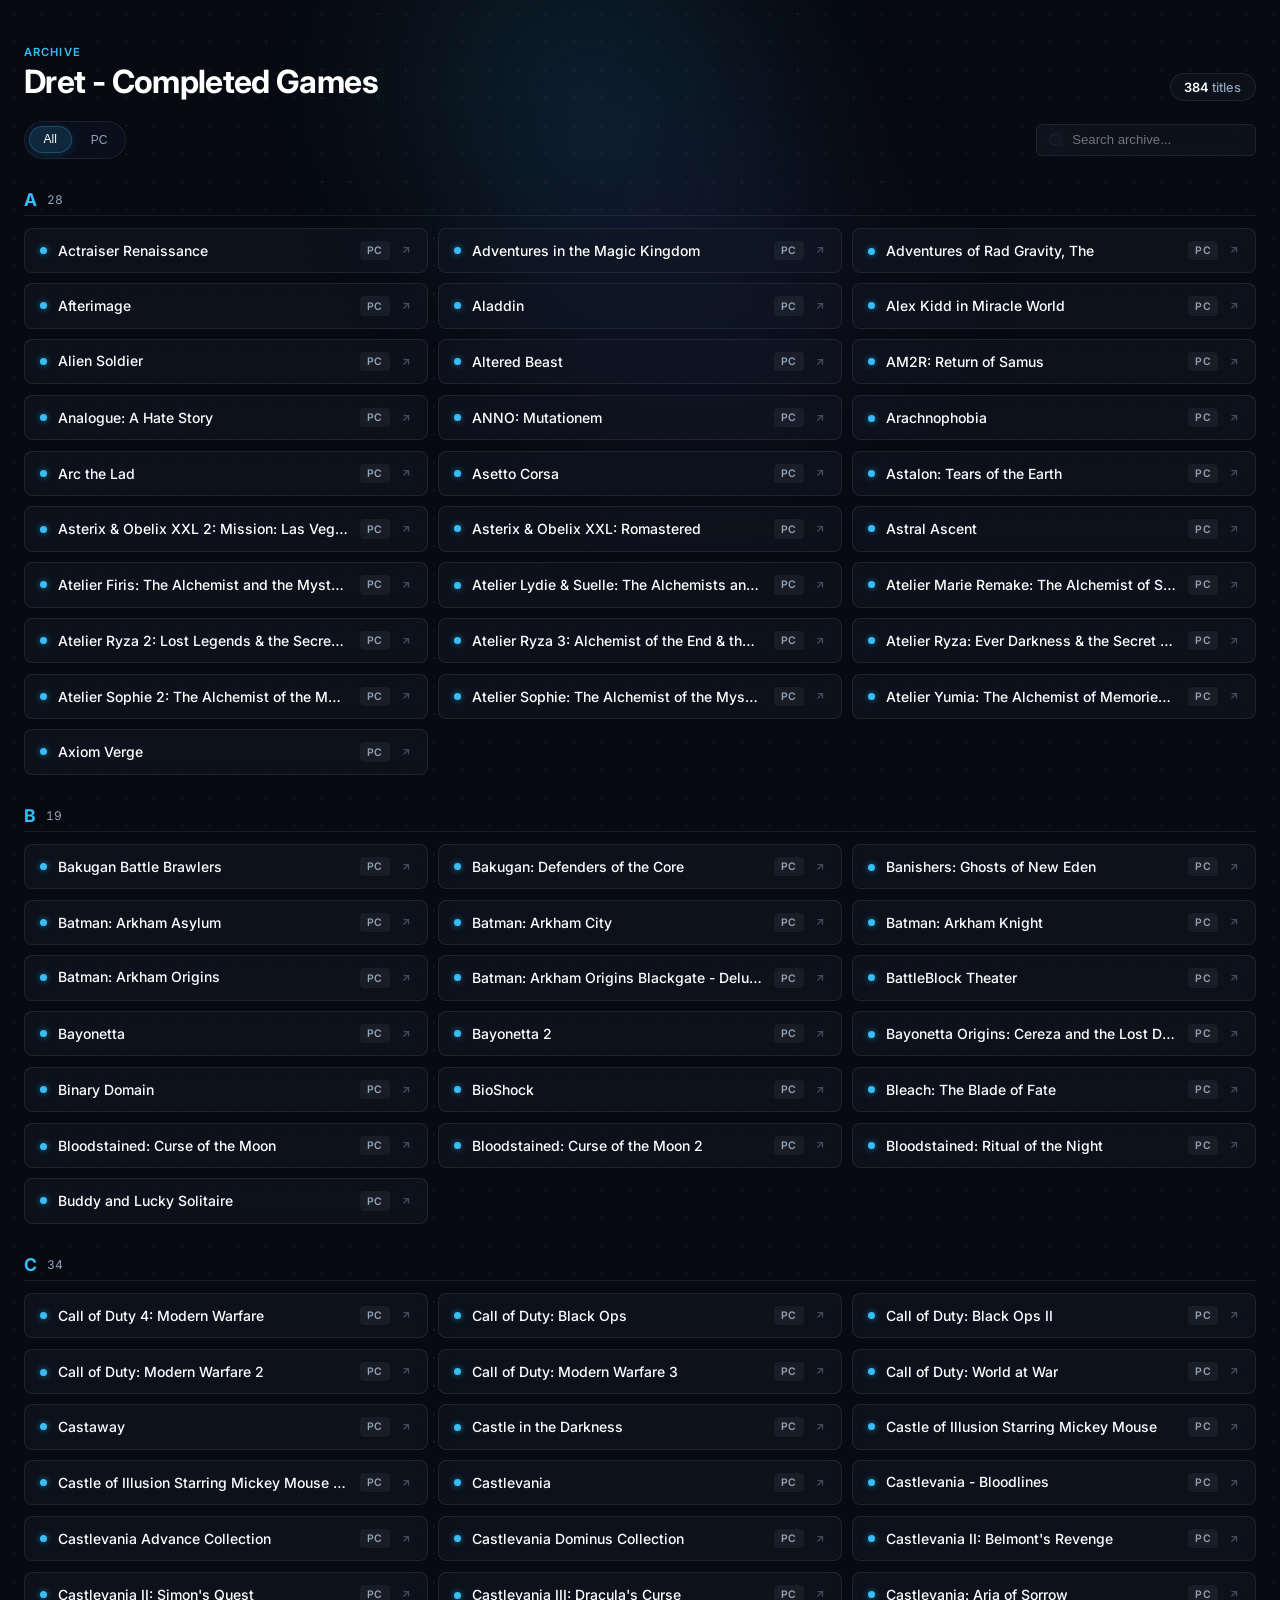
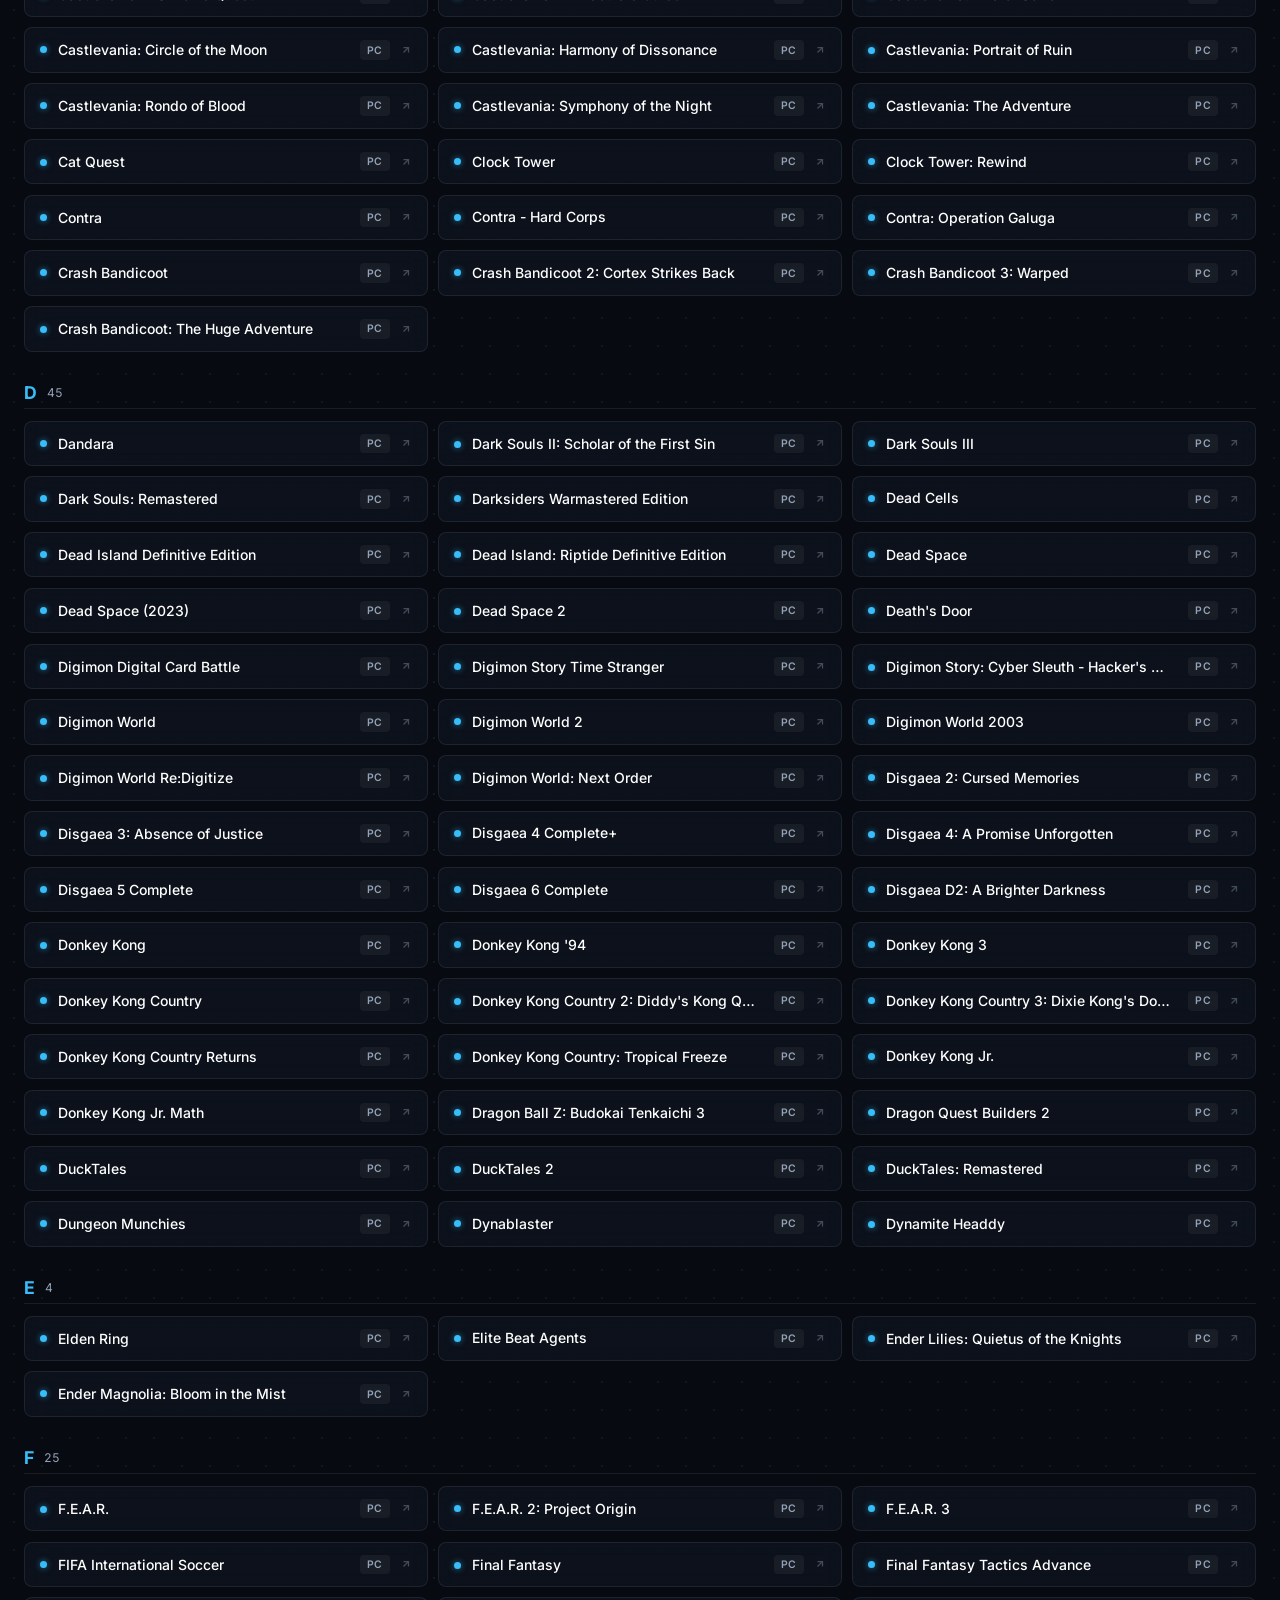
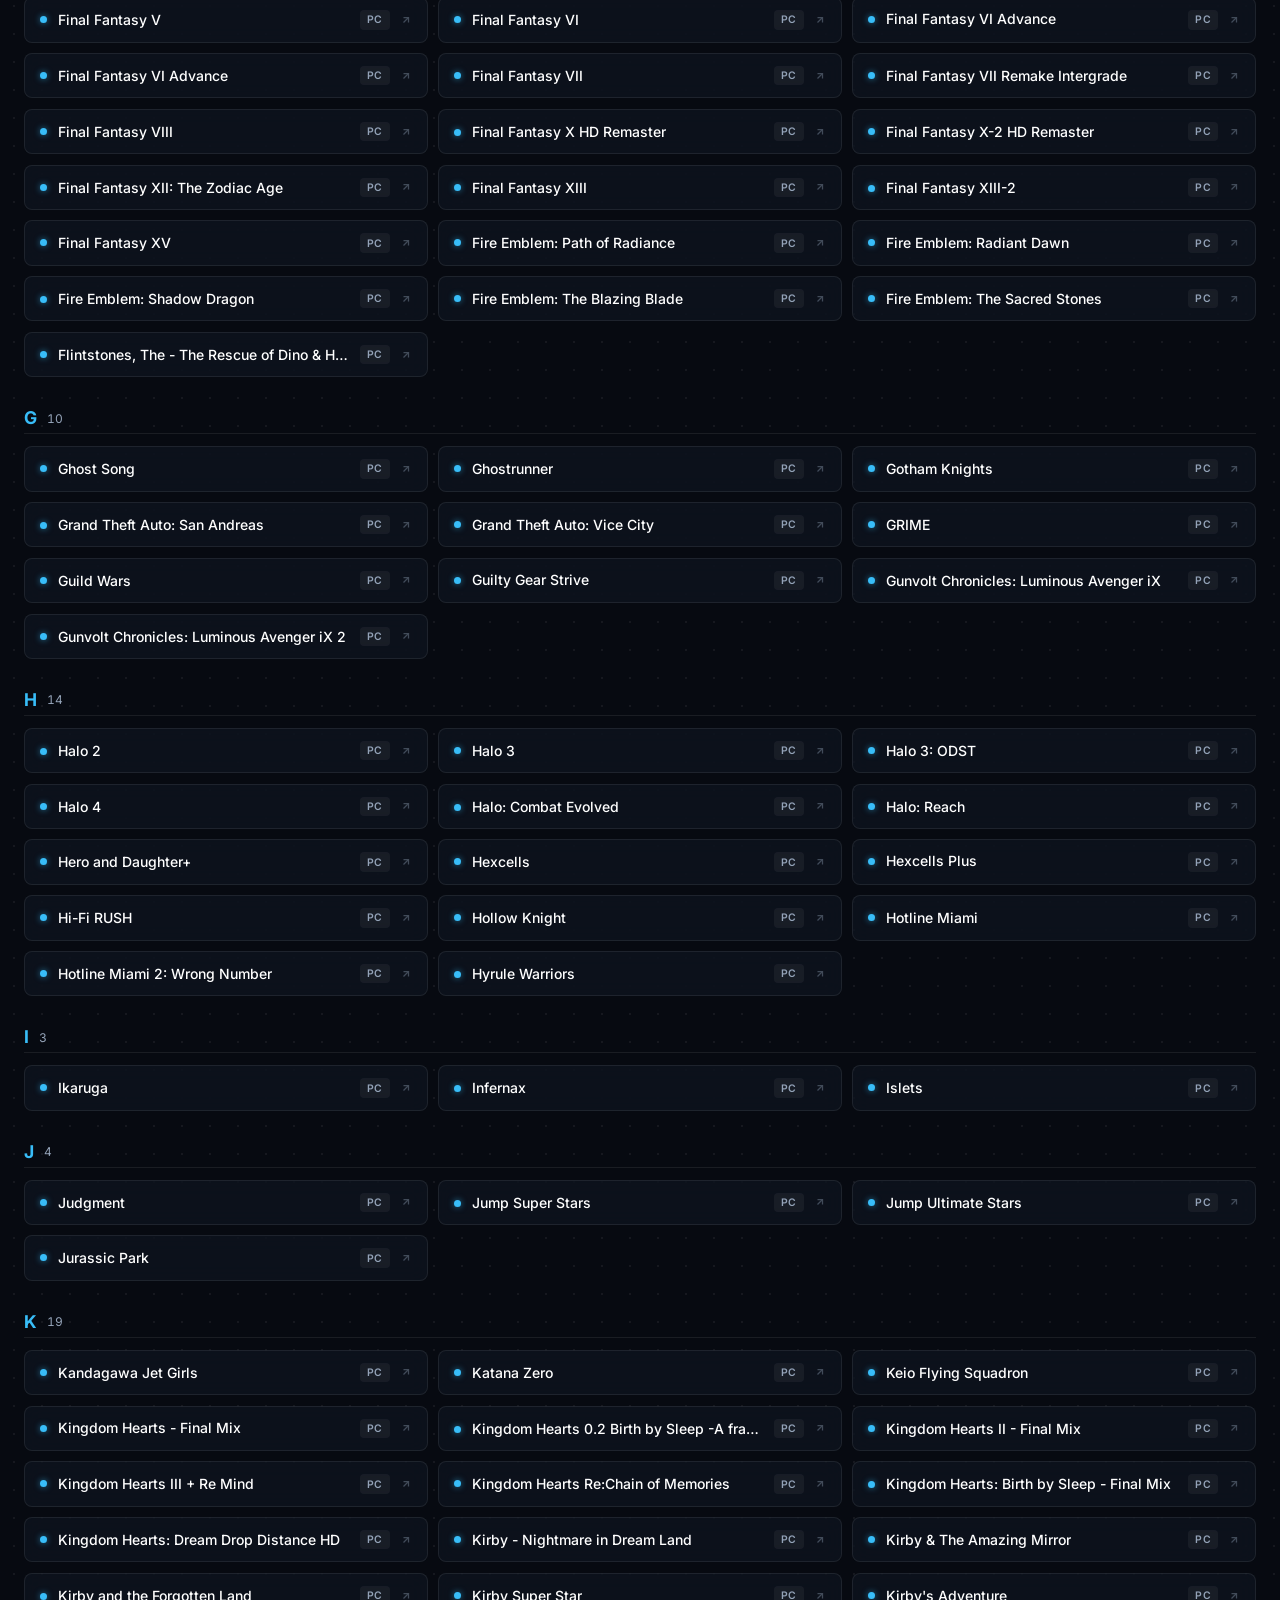
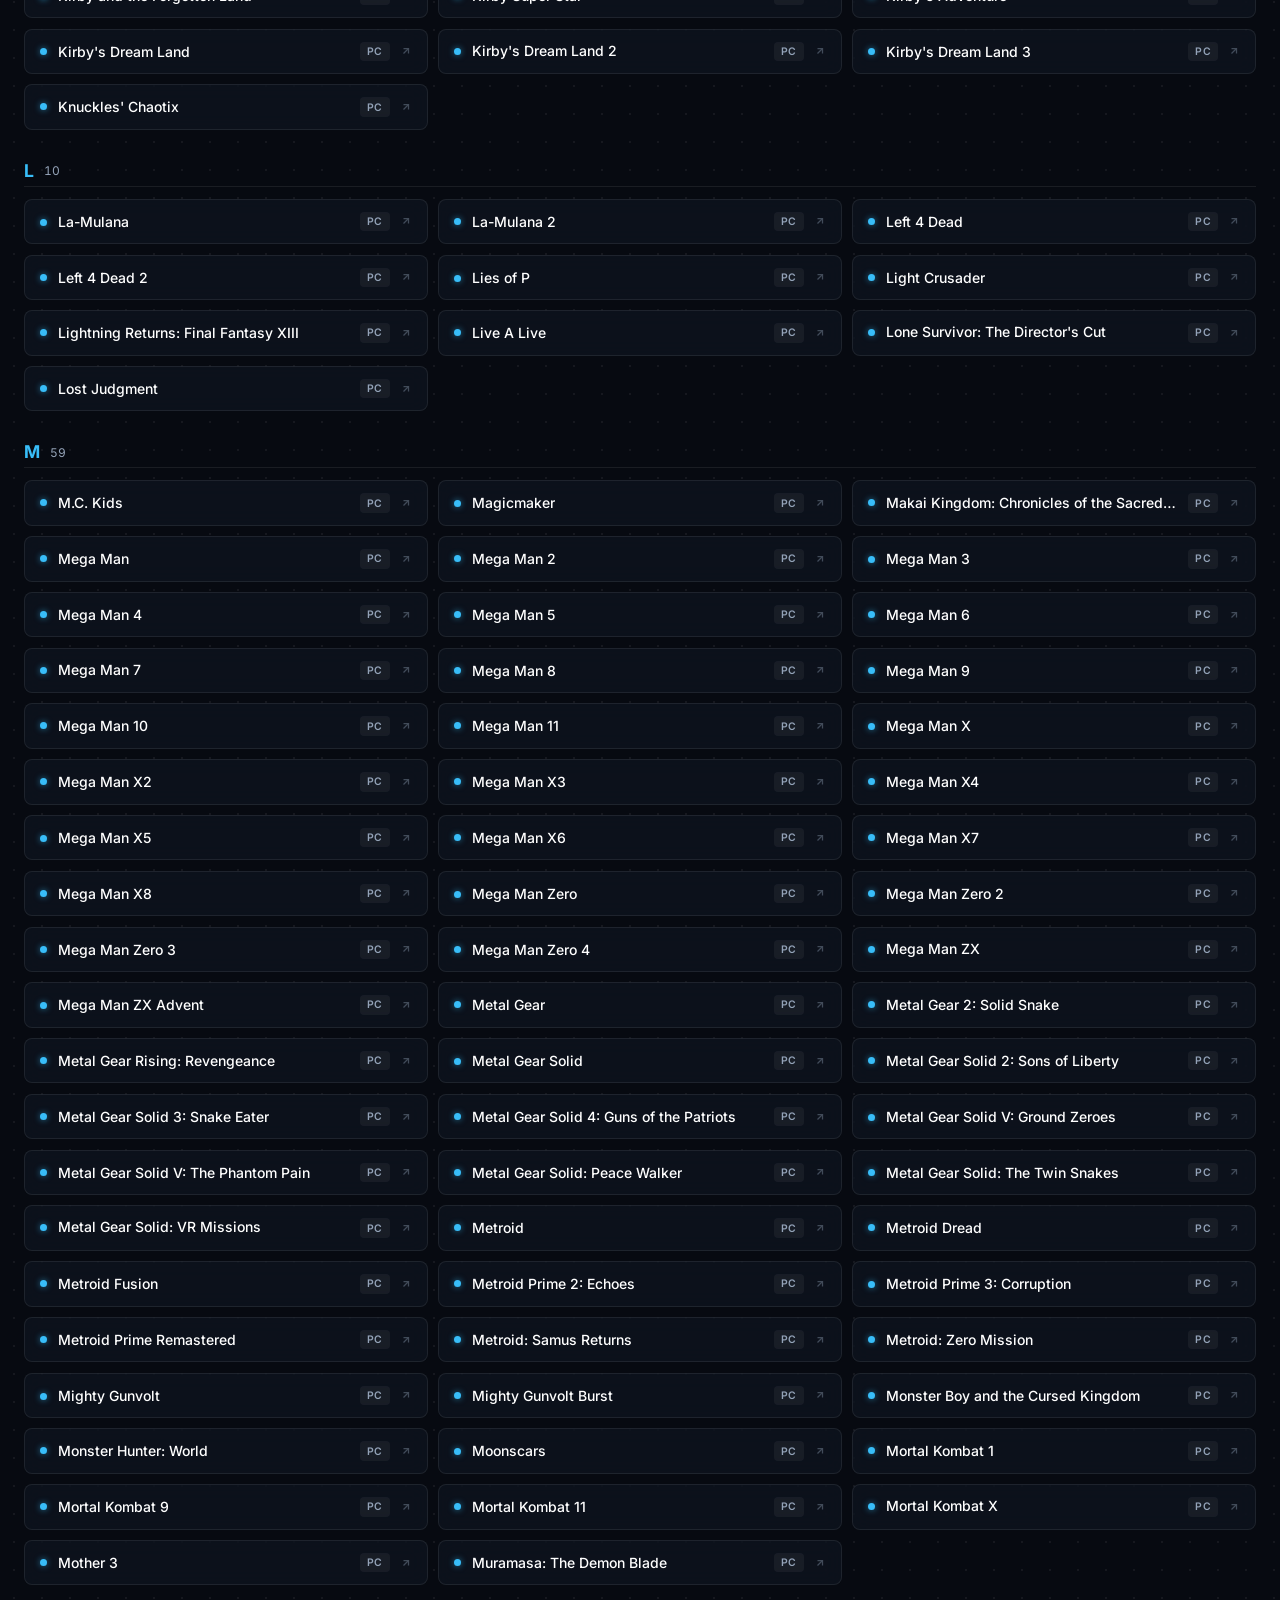
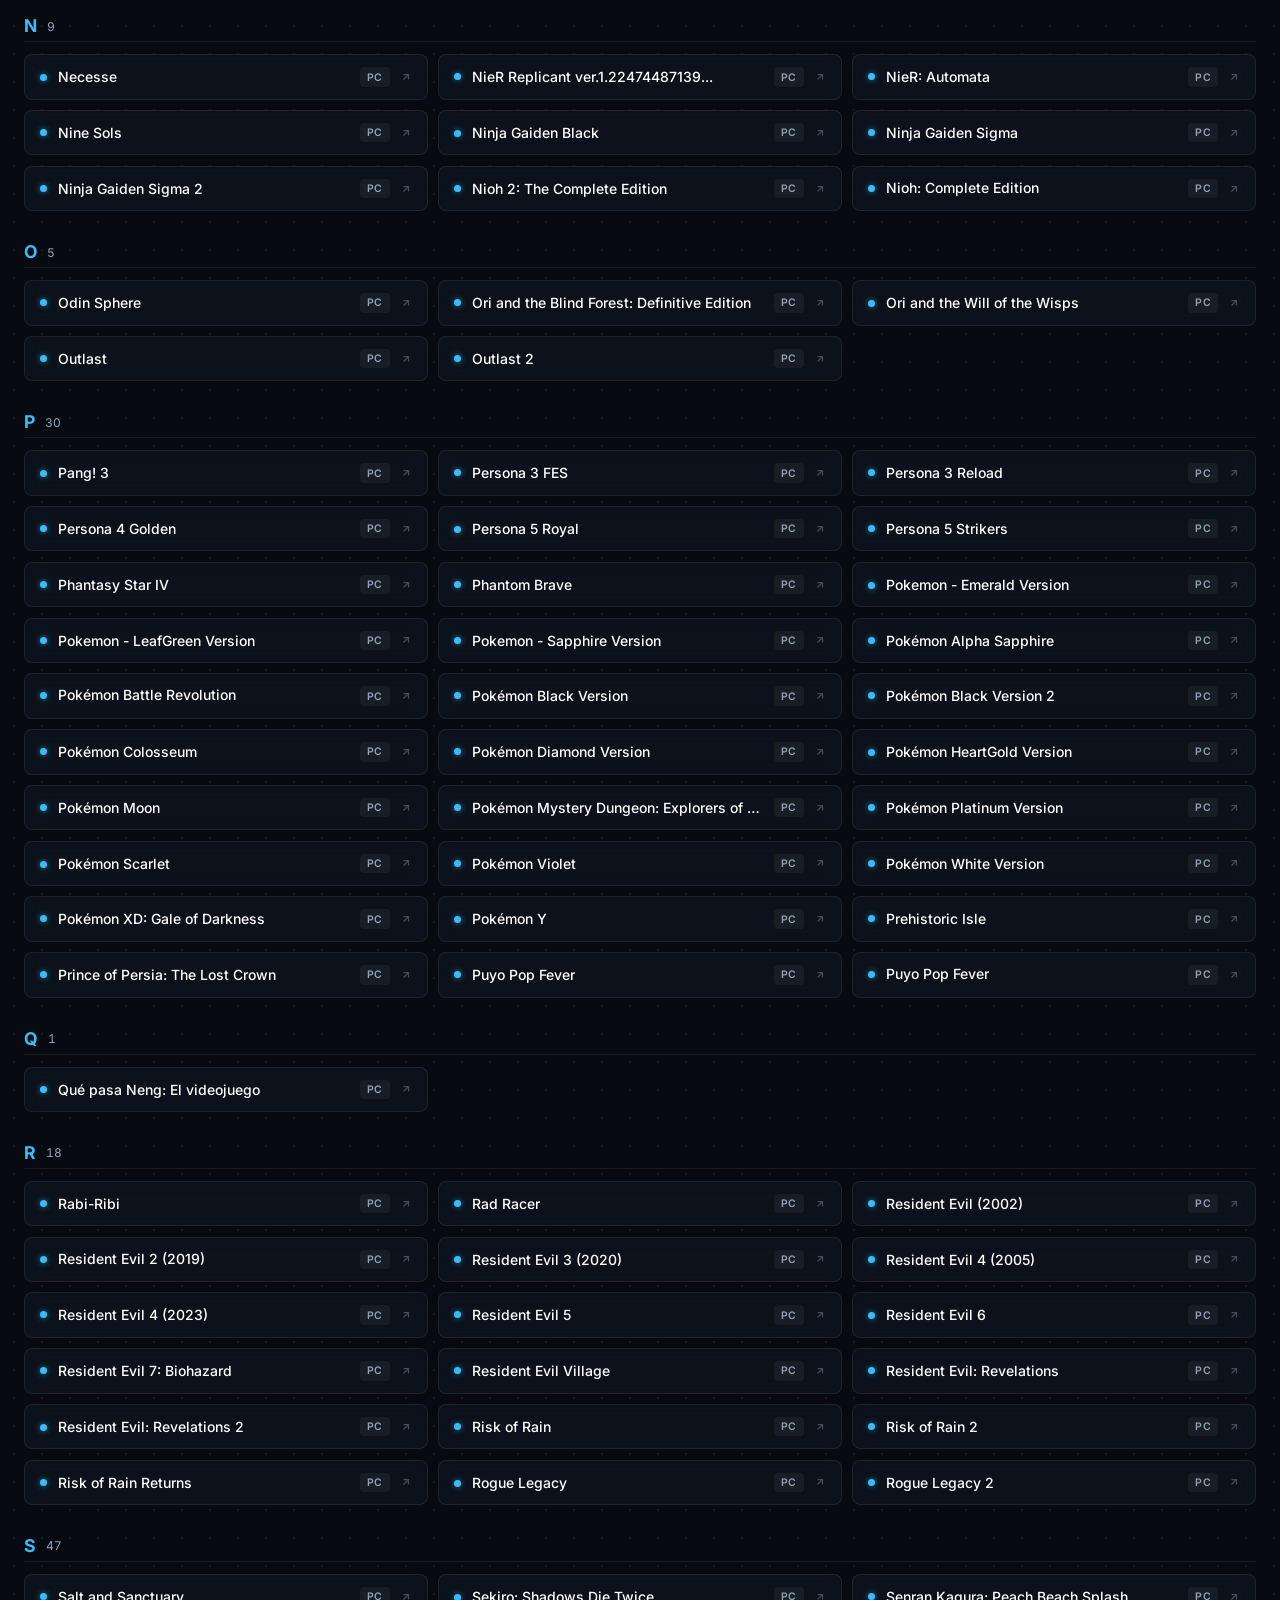
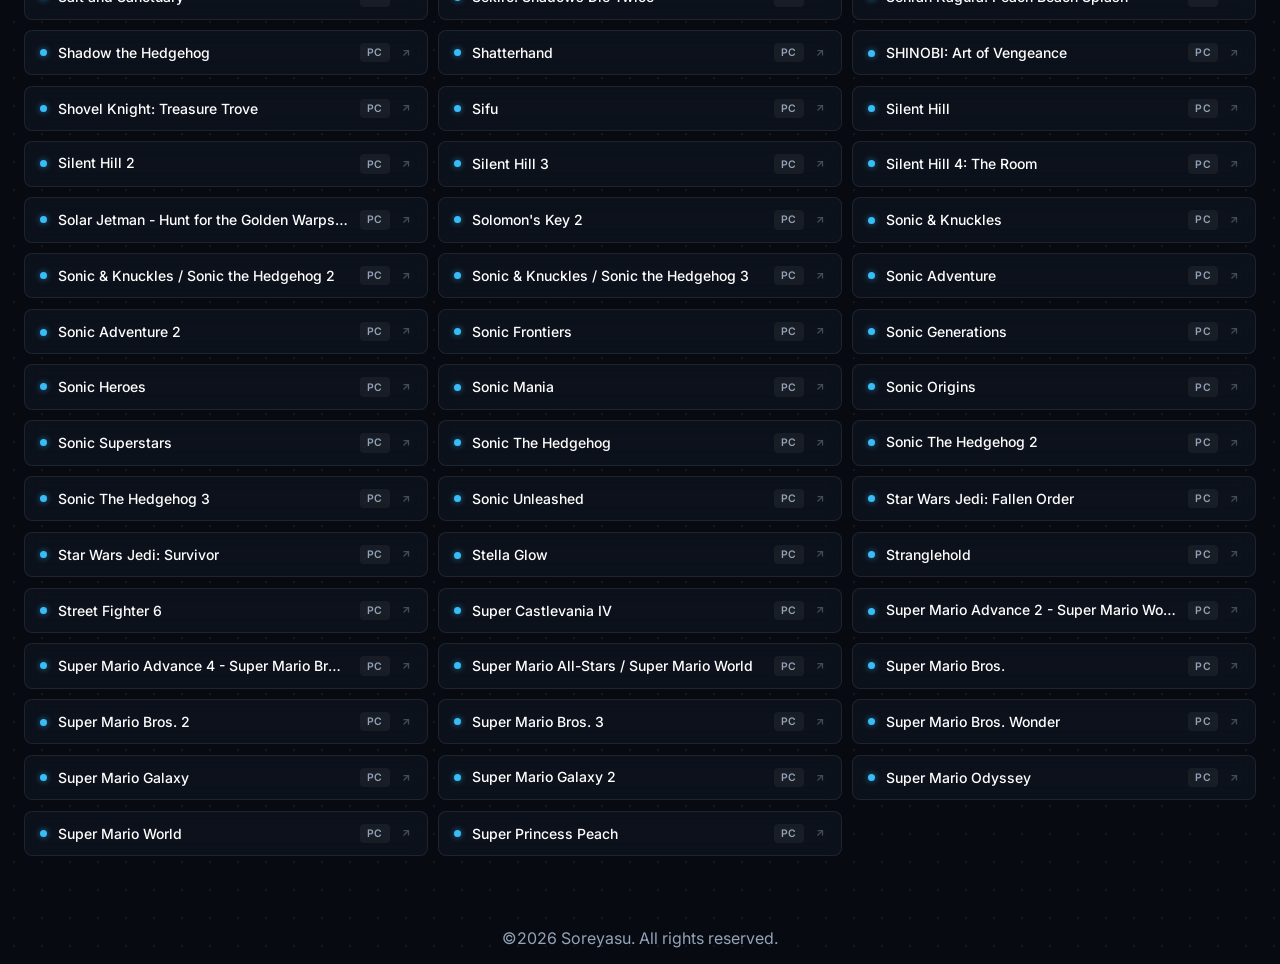
==== pages/dret.html @ df0789a6 "Add files via upload" ====
<!DOCTYPE html>
<html lang="en">
<head>
  <meta charset="UTF-8">
  <title>DRET - Completed Games</title>
  <meta name="viewport" content="width=device-width, initial-scale=1.0">
  <link rel="preconnect" href="https://fonts.googleapis.com">
  <link rel="preconnect" href="https://fonts.gstatic.com" crossorigin>
  <link href="https://fonts.googleapis.com/css2?family=Inter:wght@400;500;600;700&display=swap" rel="stylesheet">
  <link rel="stylesheet" href="/css/style.css">
</head>
<body>

  <div class="glow-bg"></div>

  <div class="app-container">
    <header>
      <div class="header-main">
        <div>
          <span class="sub-badge">Archive</span>
          <h1>Dret - Completed Games</h1>
        </div>
        <div class="counter-badge">
          <span id="count">0</span> titles
        </div>
      </div>

      <div class="filter-bar">
        <nav class="platform-pills" id="platform-tabs">
          <button class="pill active" data-platform="ALL">All</button>
        </nav>

        <div class="controls">
          <div class="search-wrap">
            <svg width="16" height="16" viewBox="0 0 24 24" fill="none" stroke="currentColor" stroke-width="2"><circle cx="11" cy="11" r="8"/><path d="m21 21-4.3-4.3"/></svg>
            <input type="text" id="search" placeholder="Search archive...">
          </div>
          <!--<select id="year-filter">
            <option value="ALL">All Years</option>
          </select> -->
        </div>
      </div>
    </header>

    <main class="grid" id="game-grid"></main>
  </div>
  <footer>©2026 Soreyasu. All rights reserved.</footer>
  <script src="/scripts/script.js"></script>
</body>
</html>
---- css/style.css ----
:root {
  --bg: #070a11;
  --surface: rgba(18, 24, 38, 0.55);
  --surface-hover: rgba(30, 41, 64, 0.75);
  --border: rgba(255, 255, 255, 0.08);
  --border-focus: rgba(56, 189, 248, 0.35);
  --text: #f1f5f9;
  --text-muted: #94a3b8;
  --accent: #38bdf8;
  
  /* Platform accent dot colors */
  --xbox: #107c41;
  --playstation: #00439c;
  --nintendo: #e60012;
  --pc: #38bdf8;
}

* {
  box-sizing: border-box;
  margin: 0;
  padding: 0;
}

body {
  background-color: var(--bg);
  background-image: radial-gradient(rgba(255, 255, 255, 0.06) 1px, transparent 1px);
  background-size: 28px 28px;
  color: var(--text);
  font-family: 'Inter', -apple-system, BlinkMacSystemFont, "Segoe UI", Roboto, sans-serif;
  min-height: 100vh;
  position: relative;
  overflow-x: hidden;
  -webkit-font-smoothing: antialiased;
}
footer {
  text-align: center;
  font-size: 1rem;
  color: var(--text-muted);
  margin-top: 2rem;
  padding-bottom: 1rem;
}

.glow-bg {
  position: fixed;
  top: -160px;
  left: 20%;
  width: 650px;
  height: 500px;
  background: radial-gradient(circle, rgba(56, 189, 248, 0.12) 0%, rgba(7, 10, 17, 0) 70%);
  filter: blur(40px);
  pointer-events: none;
  z-index: 0;
}

.glow-bg::after {
  content: '';
  position: fixed;
  top: 35%;
  right: -10%;
  width: 550px;
  height: 550px;
  background: radial-gradient(circle, rgba(99, 102, 241, 0.09) 0%, rgba(7, 10, 17, 0) 70%);
  filter: blur(50px);
  pointer-events: none;
}

.app-container {
  max-width: 1440px;
  margin: 0 auto;
  padding: 2.5rem 1.5rem;
  position: relative;
  z-index: 1;
}

header {
  margin-bottom: 2rem;
  display: flex;
  flex-direction: column;
  gap: 1.25rem;
}

.header-main {
  display: flex;
  justify-content: space-between;
  align-items: flex-end;
}

.sub-badge {
  font-size: 0.7rem;
  font-weight: 600;
  letter-spacing: 0.1em;
  text-transform: uppercase;
  color: var(--accent);
}

h1 {
  font-size: 2rem;
  font-weight: 700;
  letter-spacing: -0.02em;
  color: #fff;
  margin-top: 0.15rem;
}

.counter-badge {
  background: var(--surface);
  backdrop-filter: blur(12px);
  -webkit-backdrop-filter: blur(12px);
  border: 1px solid var(--border);
  padding: 0.35rem 0.85rem;
  border-radius: 9999px;
  font-size: 0.8rem;
  font-weight: 500;
  color: var(--text-muted);
}

.counter-badge span {
  color: #fff;
  font-weight: 600;
}

.filter-bar {
  display: flex;
  flex-wrap: wrap;
  justify-content: space-between;
  align-items: center;
  gap: 0.75rem;
}

.platform-pills {
  display: flex;
  flex-wrap: wrap;
  gap: 0.35rem;
  background: rgba(15, 23, 42, 0.45);
  backdrop-filter: blur(12px);
  -webkit-backdrop-filter: blur(12px);
  padding: 0.25rem;
  border-radius: 9999px;
  border: 1px solid var(--border);
}

.pill {
  background: transparent;
  border: none;
  color: var(--text-muted);
  padding: 0.35rem 0.85rem;
  border-radius: 9999px;
  font-size: 0.75rem;
  font-weight: 500;
  cursor: pointer;
  transition: all 0.18s ease;
}

.pill:hover {
  color: #fff;
}

.pill.active {
  background: rgba(56, 189, 248, 0.15);
  color: #fff;
  border: 1px solid rgba(56, 189, 248, 0.25);
  box-shadow: 0 2px 10px rgba(56, 189, 248, 0.15);
}

.controls {
  display: flex;
  align-items: center;
}

.search-wrap {
  position: relative;
  display: flex;
  align-items: center;
}

.search-wrap svg {
  position: absolute;
  left: 0.75rem;
  color: var(--text-muted);
  pointer-events: none;
}

#search {
  background: var(--surface);
  backdrop-filter: blur(10px);
  -webkit-backdrop-filter: blur(10px);
  border: 1px solid var(--border);
  color: #fff;
  padding: 0.45rem 0.75rem 0.45rem 2.2rem;
  border-radius: 6px;
  font-size: 0.825rem;
  outline: none;
  width: 220px;
  transition: all 0.2s ease;
}

#search:focus {
  border-color: var(--border-focus);
  background: rgba(30, 41, 64, 0.8);
  width: 260px;
  box-shadow: 0 0 12px rgba(56, 189, 248, 0.1);
}

.grid {
  display: flex;
  flex-direction: column;
  gap: 2rem;
}

.alphabet-section {
  display: flex;
  flex-direction: column;
  gap: 0.75rem;
}

.section-header {
  display: flex;
  align-items: center;
  gap: 0.6rem;
  padding-bottom: 0.4rem;
  border-bottom: 1px solid rgba(255, 255, 255, 0.08);
}

.section-letter {
  font-size: 1.1rem;
  font-weight: 700;
  color: var(--accent);
  line-height: 1;
}

.section-count {
  font-size: 0.75rem;
  color: var(--text-muted);
  font-variant-numeric: tabular-nums;
}

.section-grid {
  display: grid;
  grid-template-columns: repeat(3, minmax(0, 1fr));
  gap: 0.65rem;
}

.card {
  background: var(--surface);
  backdrop-filter: blur(10px);
  -webkit-backdrop-filter: blur(10px);
  border: 1px solid var(--border);
  border-radius: 8px;
  text-decoration: none;
  color: inherit;
  cursor: pointer;
  display: flex;
  align-items: center;
  justify-content: space-between;
  padding: 0.75rem 0.95rem;
  gap: 0.75rem;
  transition: transform 0.15s ease, 
              border-color 0.15s ease, 
              background-color 0.15s ease,
              box-shadow 0.15s ease;
}

.card:hover {
  transform: translateY(-2px);
  background: var(--surface-hover);
  border-color: var(--border-focus);
  box-shadow: 0 6px 16px -4px rgba(0, 0, 0, 0.5), 0 0 10px rgba(56, 189, 248, 0.08);
}

.card-left {
  display: flex;
  align-items: center;
  gap: 0.65rem;
  min-width: 0;
}

.platform-indicator {
  width: 7px;
  height: 7px;
  min-width: 7px;
  border-radius: 50%;
  background: var(--accent);
}

.platform-indicator.xbox { background: var(--xbox); box-shadow: 0 0 6px rgba(16, 124, 65, 0.6); }
.platform-indicator.playstation { background: var(--playstation); box-shadow: 0 0 6px rgba(0, 67, 156, 0.6); }
.platform-indicator.nintendo { background: var(--nintendo); box-shadow: 0 0 6px rgba(230, 0, 18, 0.6); }
.platform-indicator.pc { background: var(--pc); box-shadow: 0 0 6px rgba(56, 189, 248, 0.6); }

.card-title {
  font-size: 0.875rem;
  font-weight: 500;
  line-height: 1.25;
  color: #fff;
  white-space: nowrap;
  overflow: hidden;
  text-overflow: ellipsis;
}

.card-right {
  display: flex;
  align-items: center;
  gap: 0.6rem;
  flex-shrink: 0;
}

.card-platform-text {
  text-transform: uppercase;
  font-size: 0.65rem;
  font-weight: 600;
  letter-spacing: 0.04em;
  background: rgba(255, 255, 255, 0.05);
  padding: 0.2rem 0.45rem;
  border-radius: 4px;
  color: var(--text-muted);
}

.external-arrow {
  color: var(--text-muted);
  opacity: 0.4;
  transition: all 0.15s ease;
}

.card:hover .external-arrow {
  opacity: 1;
  color: var(--accent);
  transform: translate(1px, -1px);
}

@media (max-width: 1024px) {
  .section-grid {
    grid-template-columns: repeat(2, minmax(0, 1fr));
  }
}

@media (max-width: 768px) {
  .header-main {
    flex-direction: column;
    align-items: flex-start;
    gap: 0.5rem;
  }
  .filter-bar {
    flex-direction: column;
    align-items: stretch;
  }
  .search-wrap, #search {
    width: 100%;
  }
}

@media (max-width: 640px) {
  .section-grid {
    grid-template-columns: 1fr;
  }
}
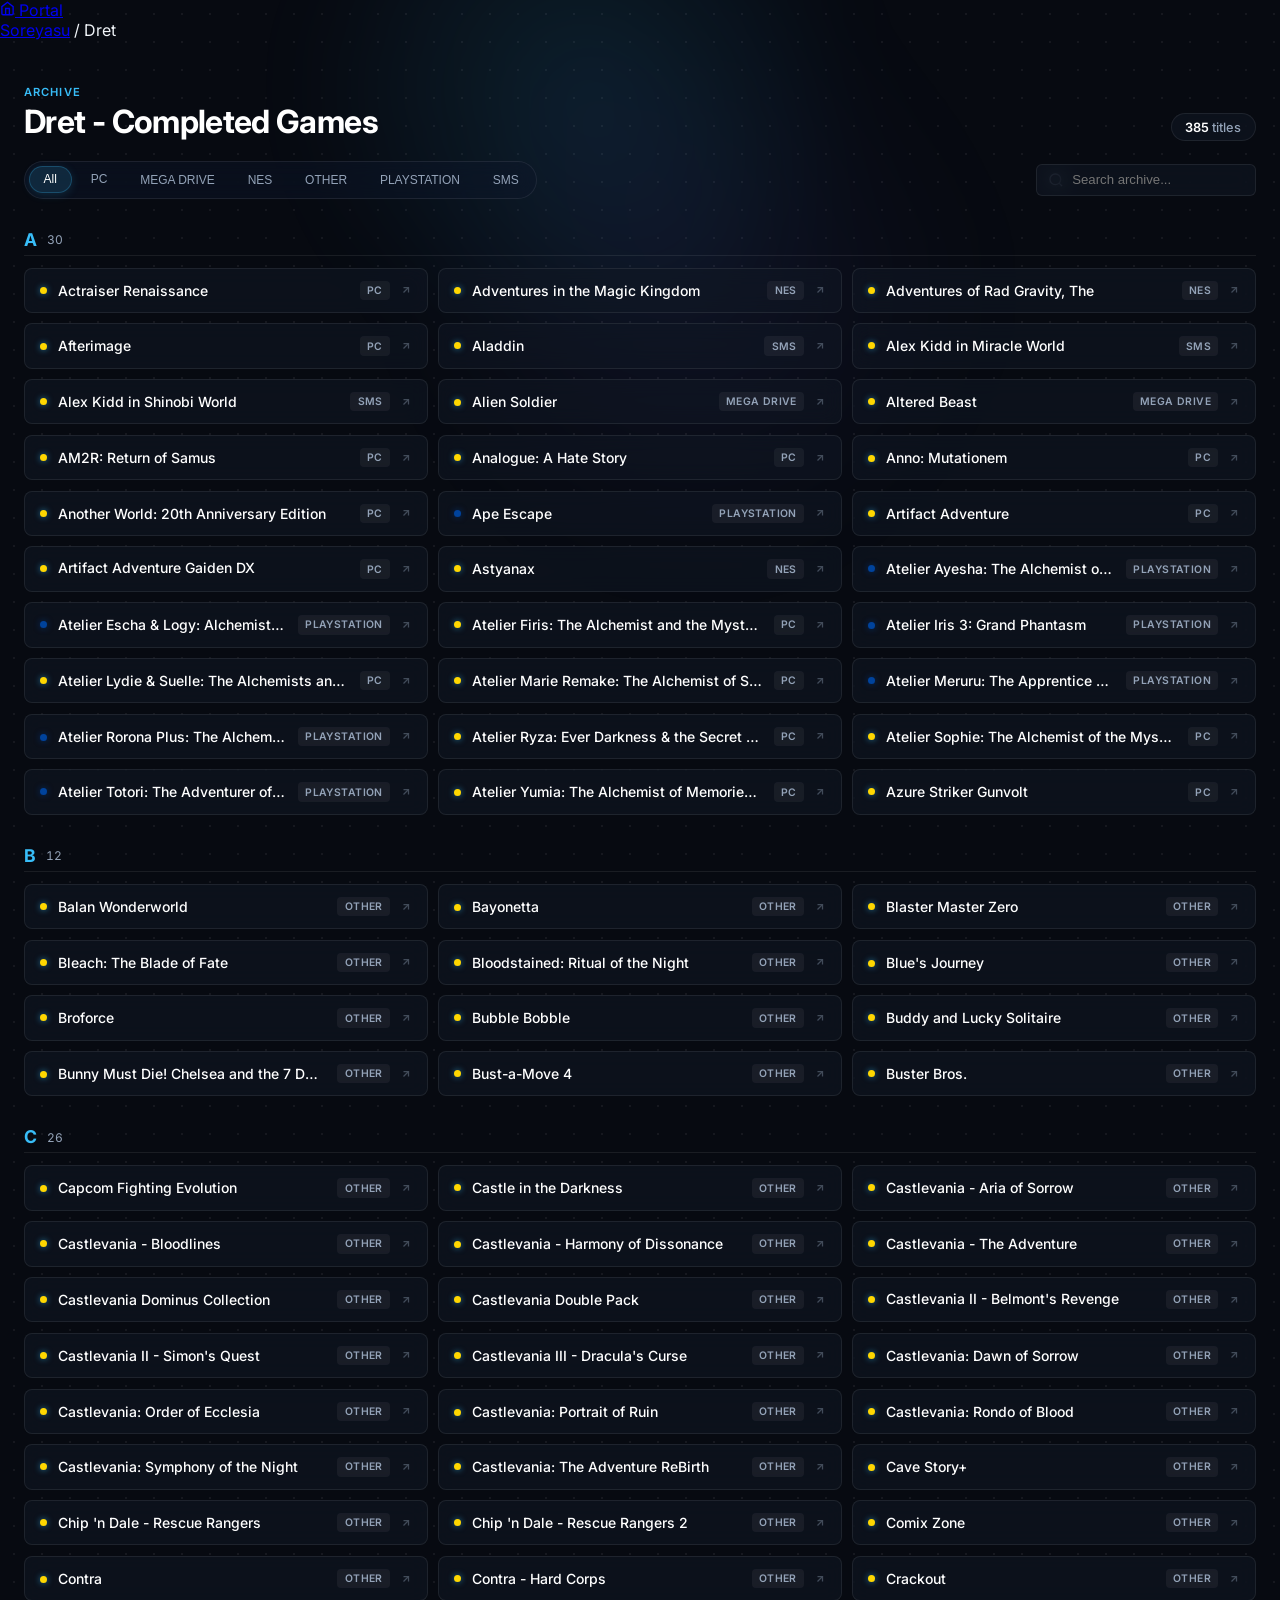
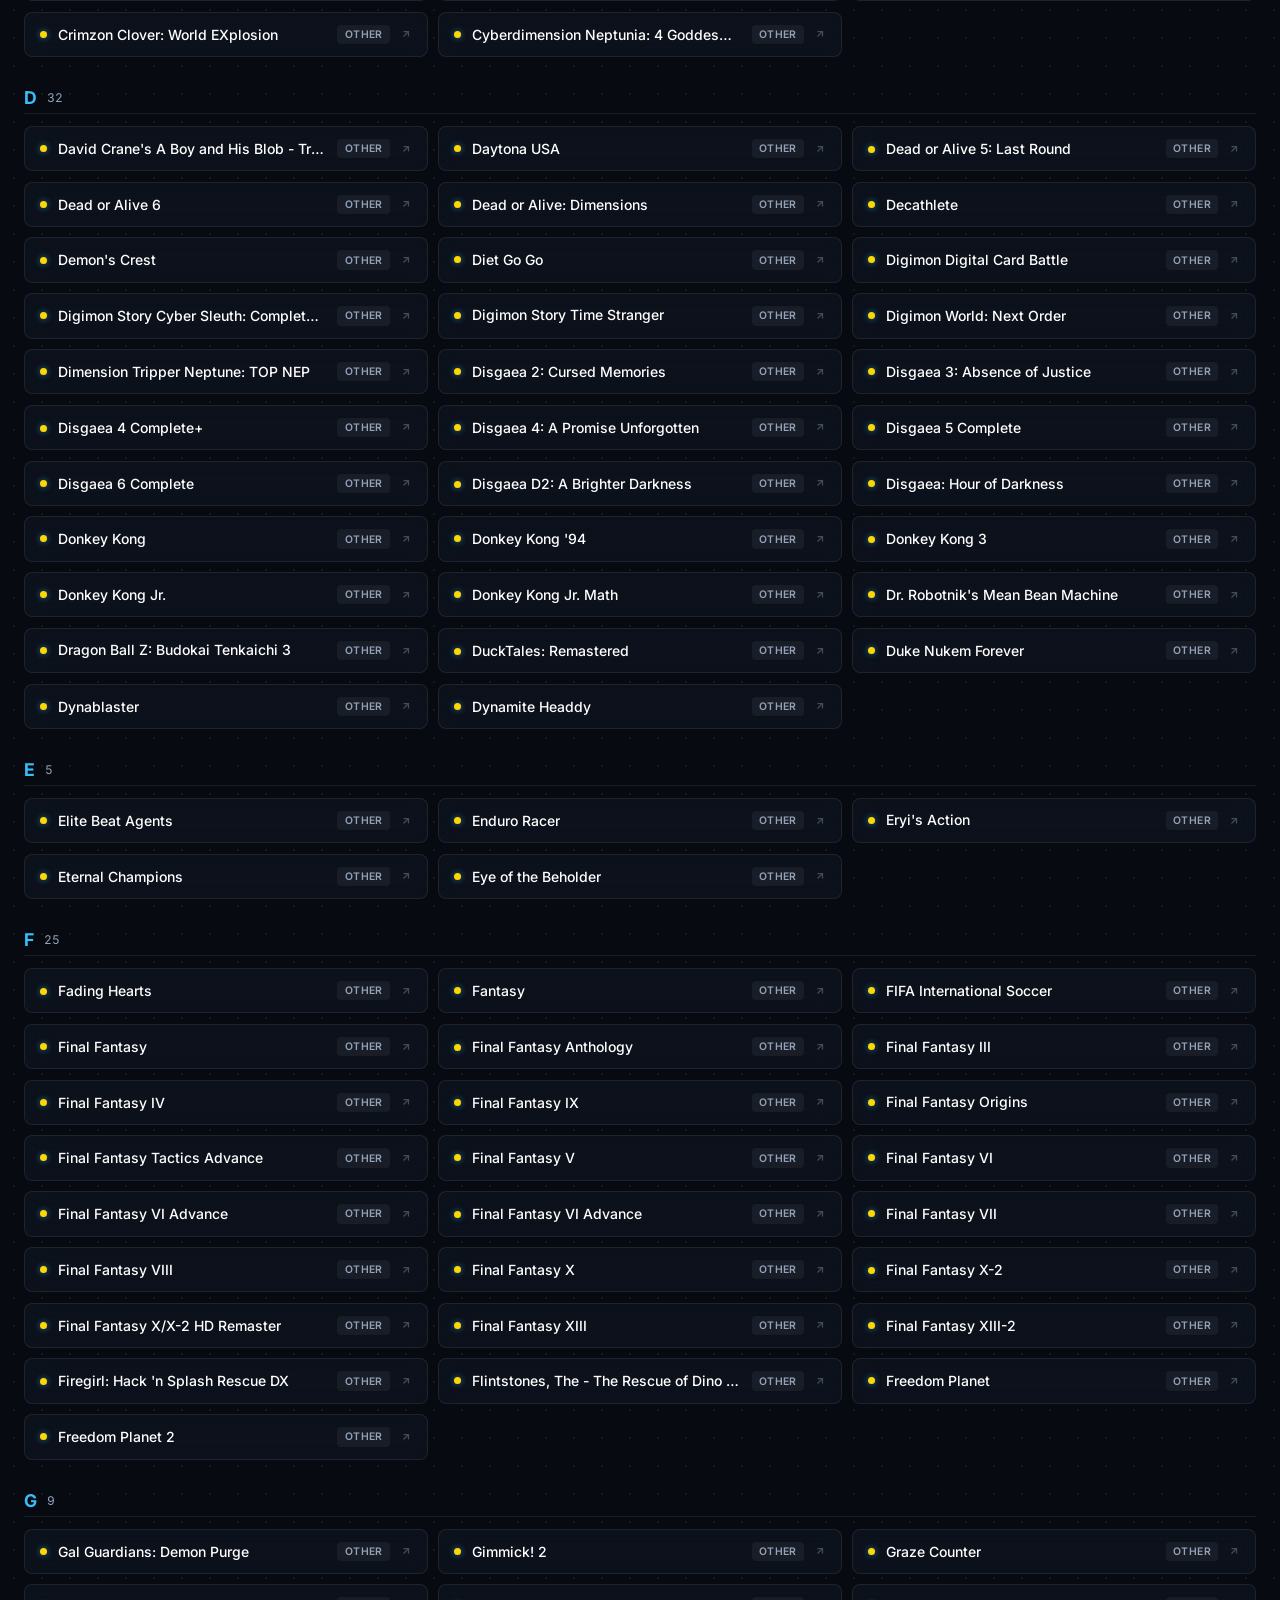
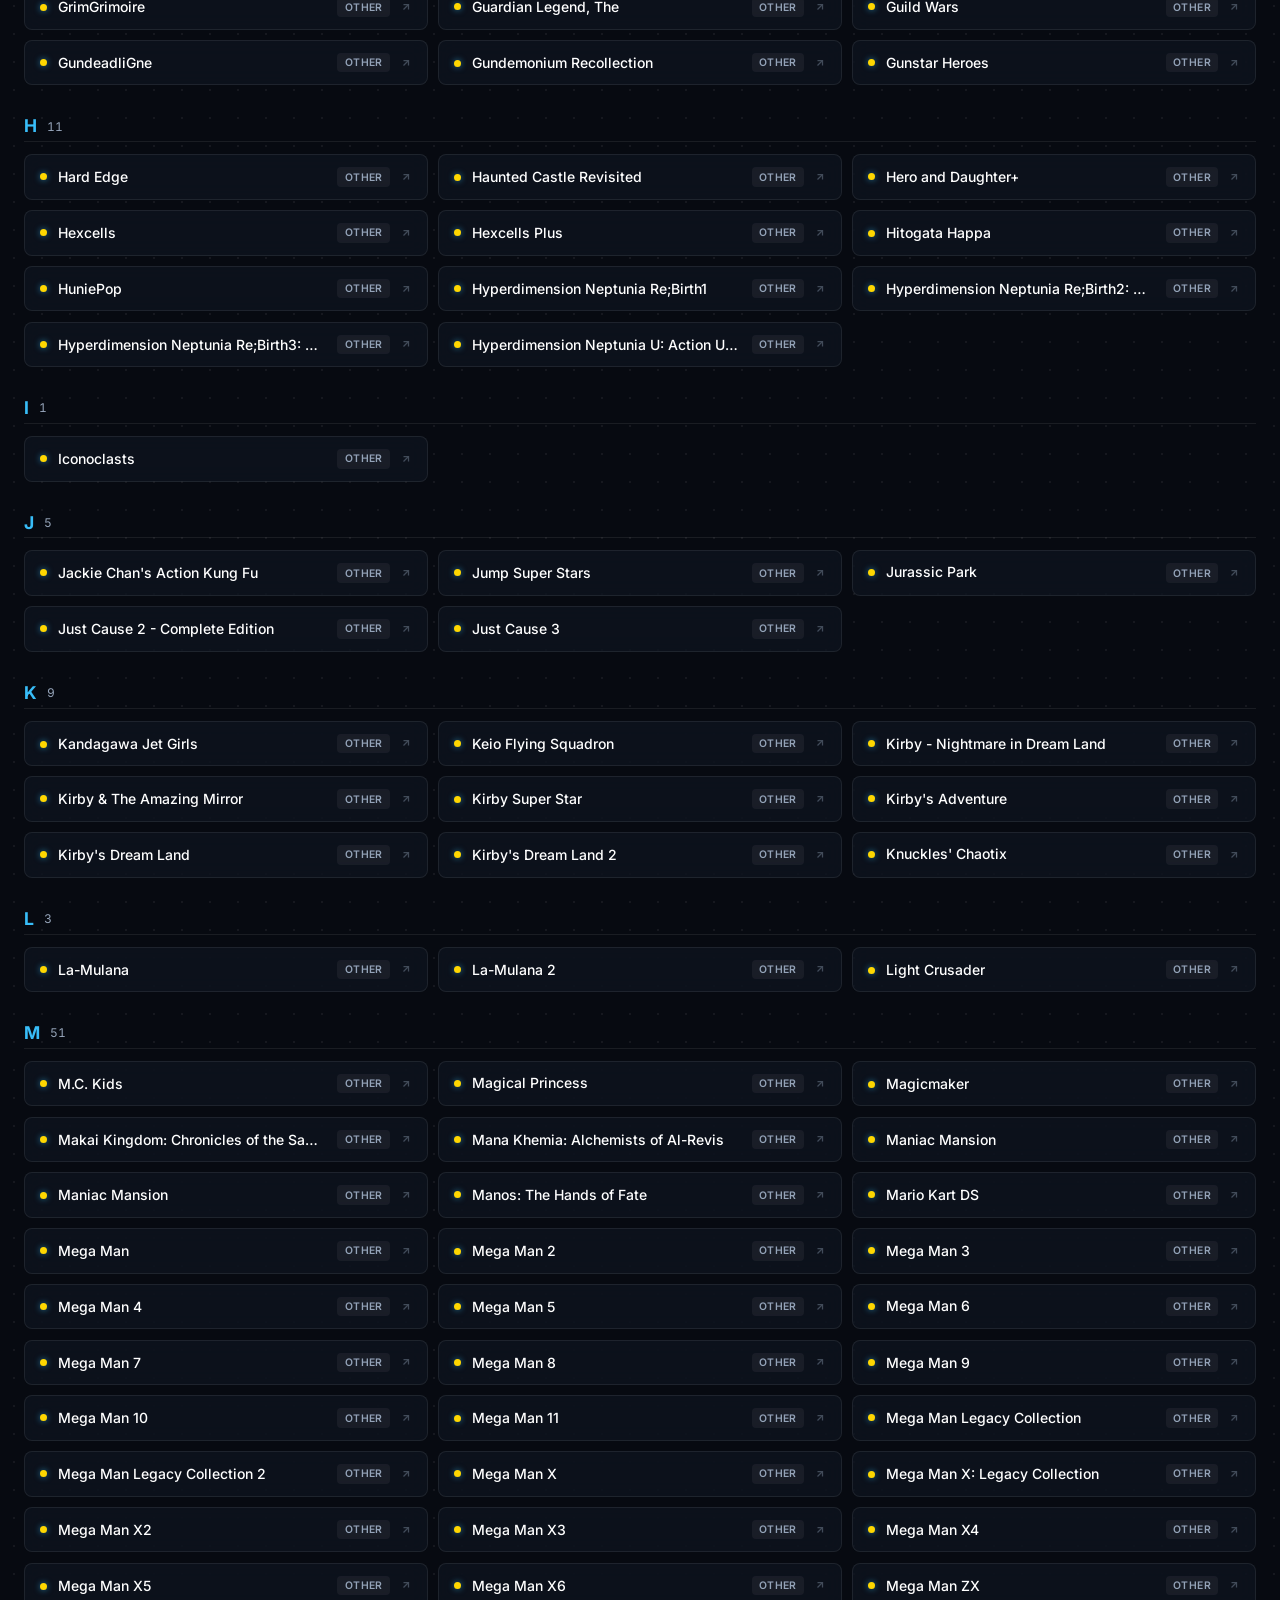
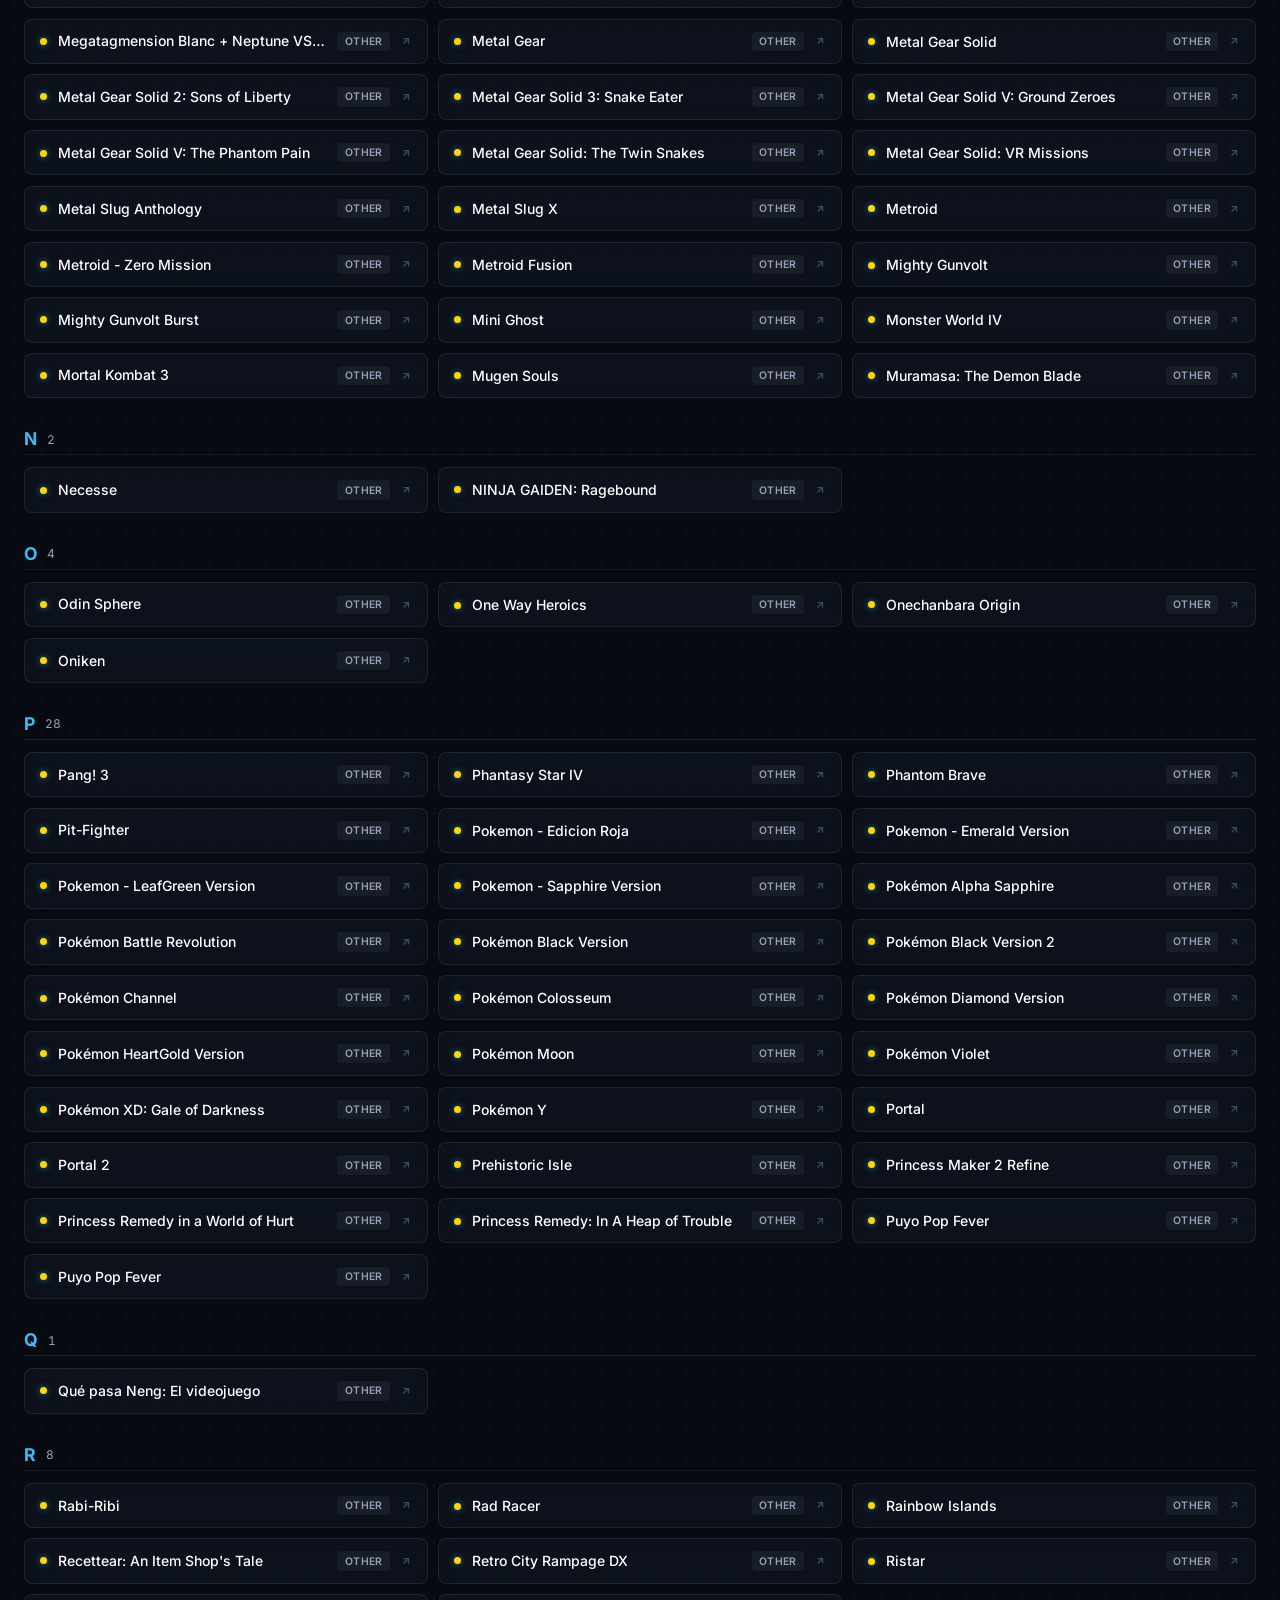
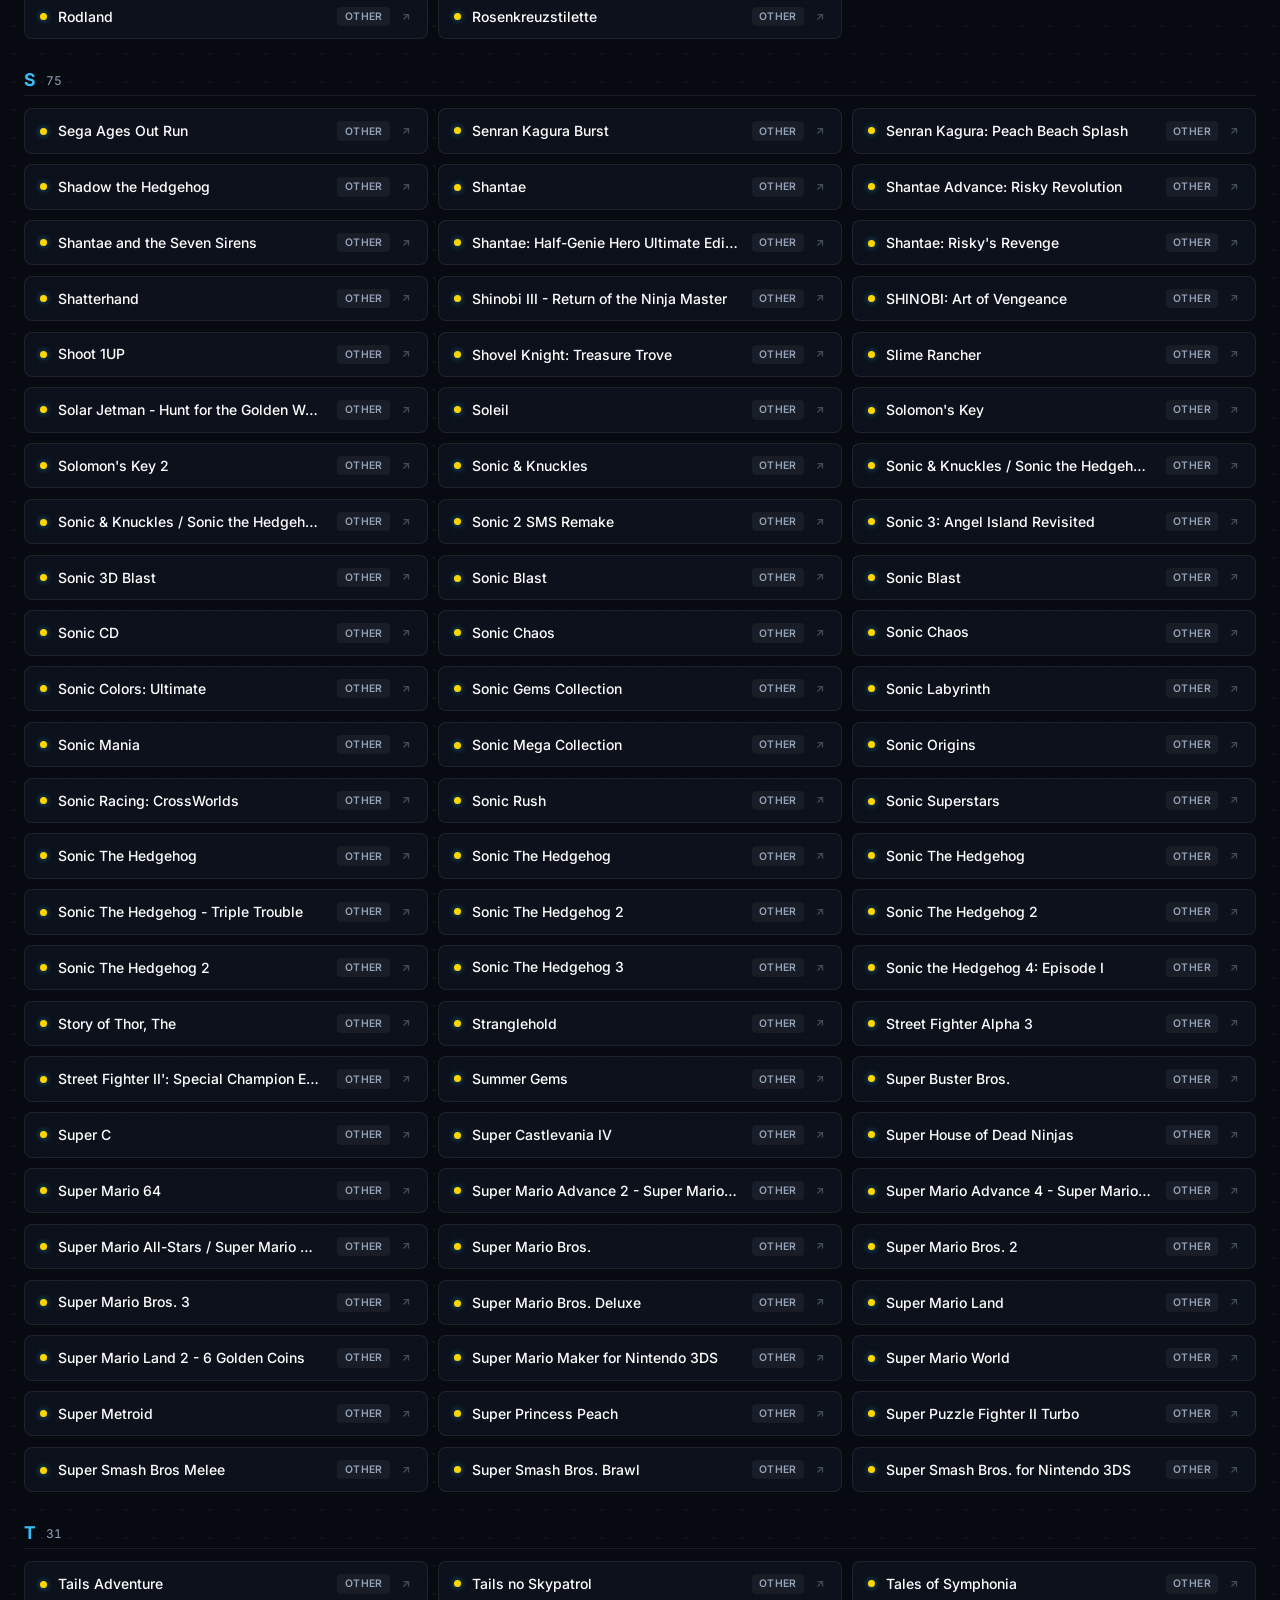
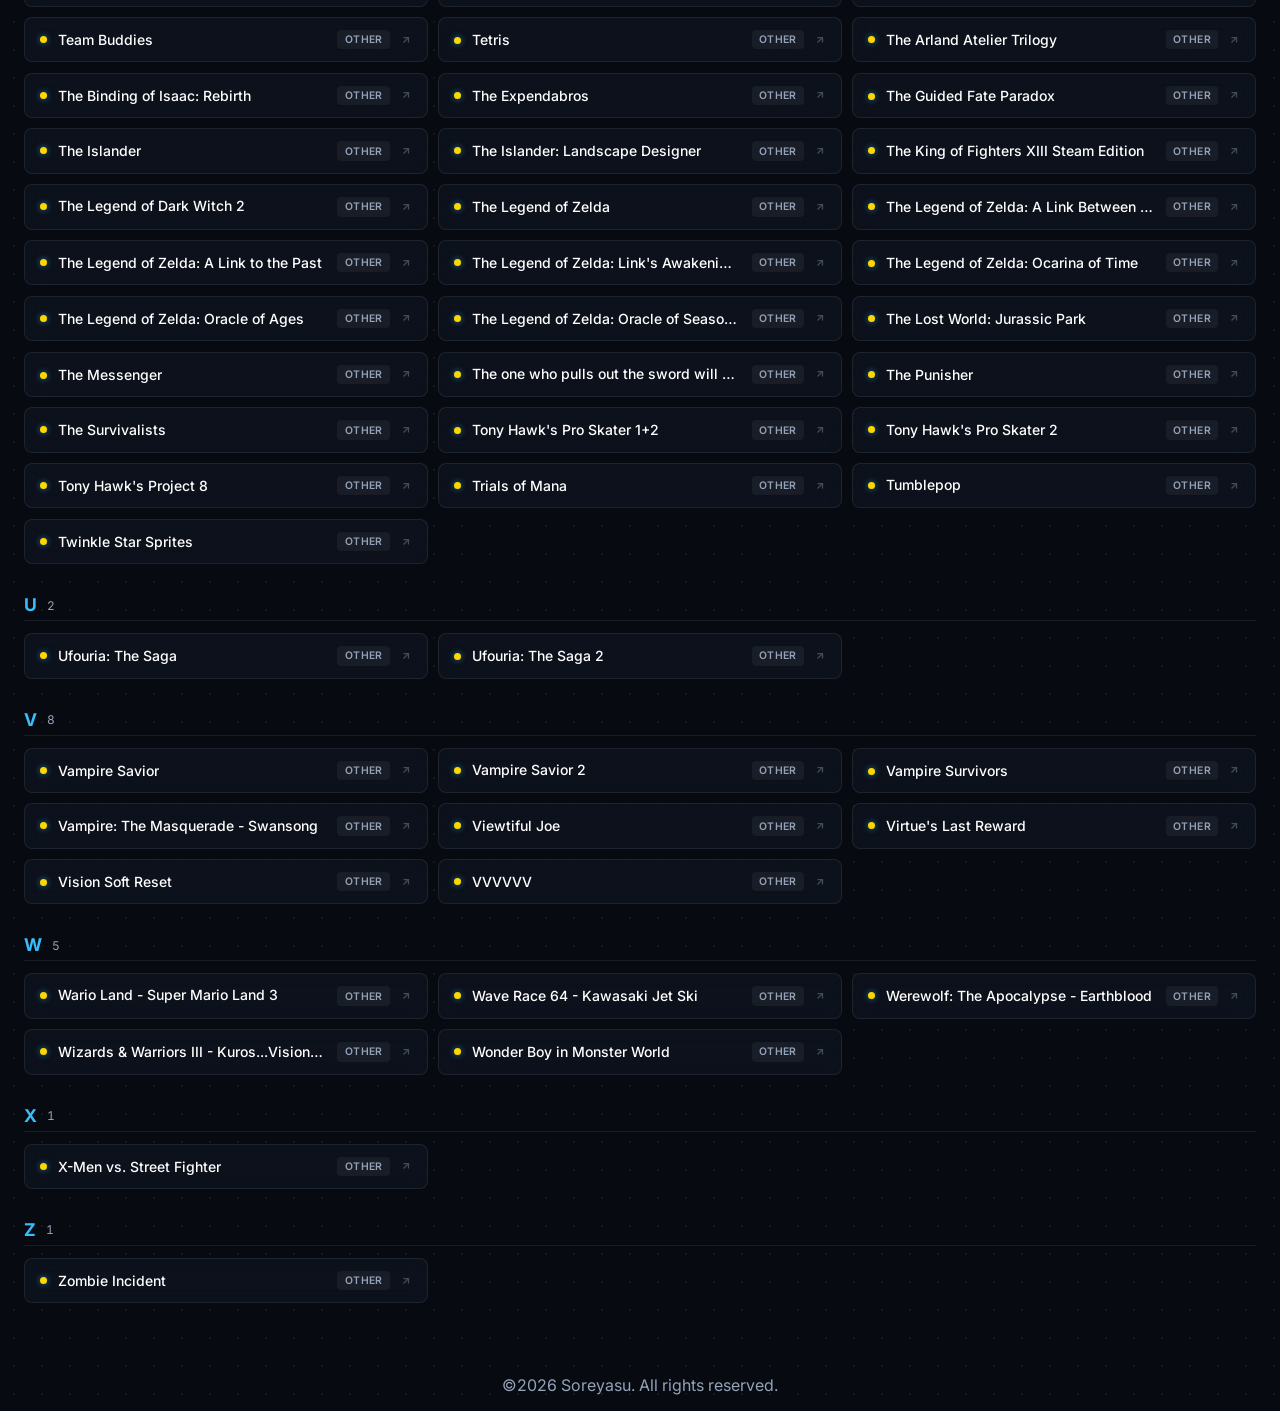
==== commit 85d3fe7e: "Add top navigation bar to dret.html Added a top navigation bar with links to the home page and Sorey" ====
--- a/pages/dret.html
+++ b/pages/dret.html
@@ -7,10 +7,29 @@
   <link rel="preconnect" href="https://fonts.googleapis.com">
   <link rel="preconnect" href="https://fonts.gstatic.com" crossorigin>
   <link href="https://fonts.googleapis.com/css2?family=Inter:wght@400;500;600;700&display=swap" rel="stylesheet">
-  <link rel="stylesheet" href="/css/style.css">
+  <link rel="stylesheet" href="../css/style.css">
 </head>
 <body>
+  <body>
 
+  <!-- Top Navigation Bar -->
+  <nav class="top-nav">
+    <div class="nav-container">
+      <a href="/index.html" class="nav-link nav-home">
+        <svg width="15" height="15" viewBox="0 0 24 24" fill="none" stroke="currentColor" stroke-width="2.2">
+          <path d="m3 9 9-7 9 7v11a2 2 0 0 1-2 2H5a2 2 0 0 1-2-2z"/>
+          <polyline points="9 22 9 12 15 12 15 22"/>
+        </svg>
+        <span>Portal</span>
+      </a>
+
+      <div class="nav-switch">
+        <a href="soreyasu.html" class="nav-link">Soreyasu</a>
+        <span class="nav-divider">/</span>
+        <span class="nav-link active">Dret</span>
+      </div>
+    </div>
+  </nav>
   <div class="glow-bg"></div>
 
   <div class="app-container">
@@ -45,6 +64,6 @@
     <main class="grid" id="game-grid"></main>
   </div>
   <footer>©2026 Soreyasu. All rights reserved.</footer>
-  <script src="/scripts/script.js"></script>
+  <script src="../scripts/script.js"></script>
 </body>
-</html>+</html>
--- a/css/style.css
+++ b/css/style.css
@@ -12,7 +12,9 @@
   --xbox: #107c41;
   --playstation: #00439c;
   --nintendo: #e60012;
-  --pc: #38bdf8;
+  --pc: #FFD700;
+  --other: #FFE6EA;
+  --sega: #17569B;
 }
 
 * {
@@ -351,4 +353,4 @@
   .section-grid {
     grid-template-columns: 1fr;
   }
-}+}
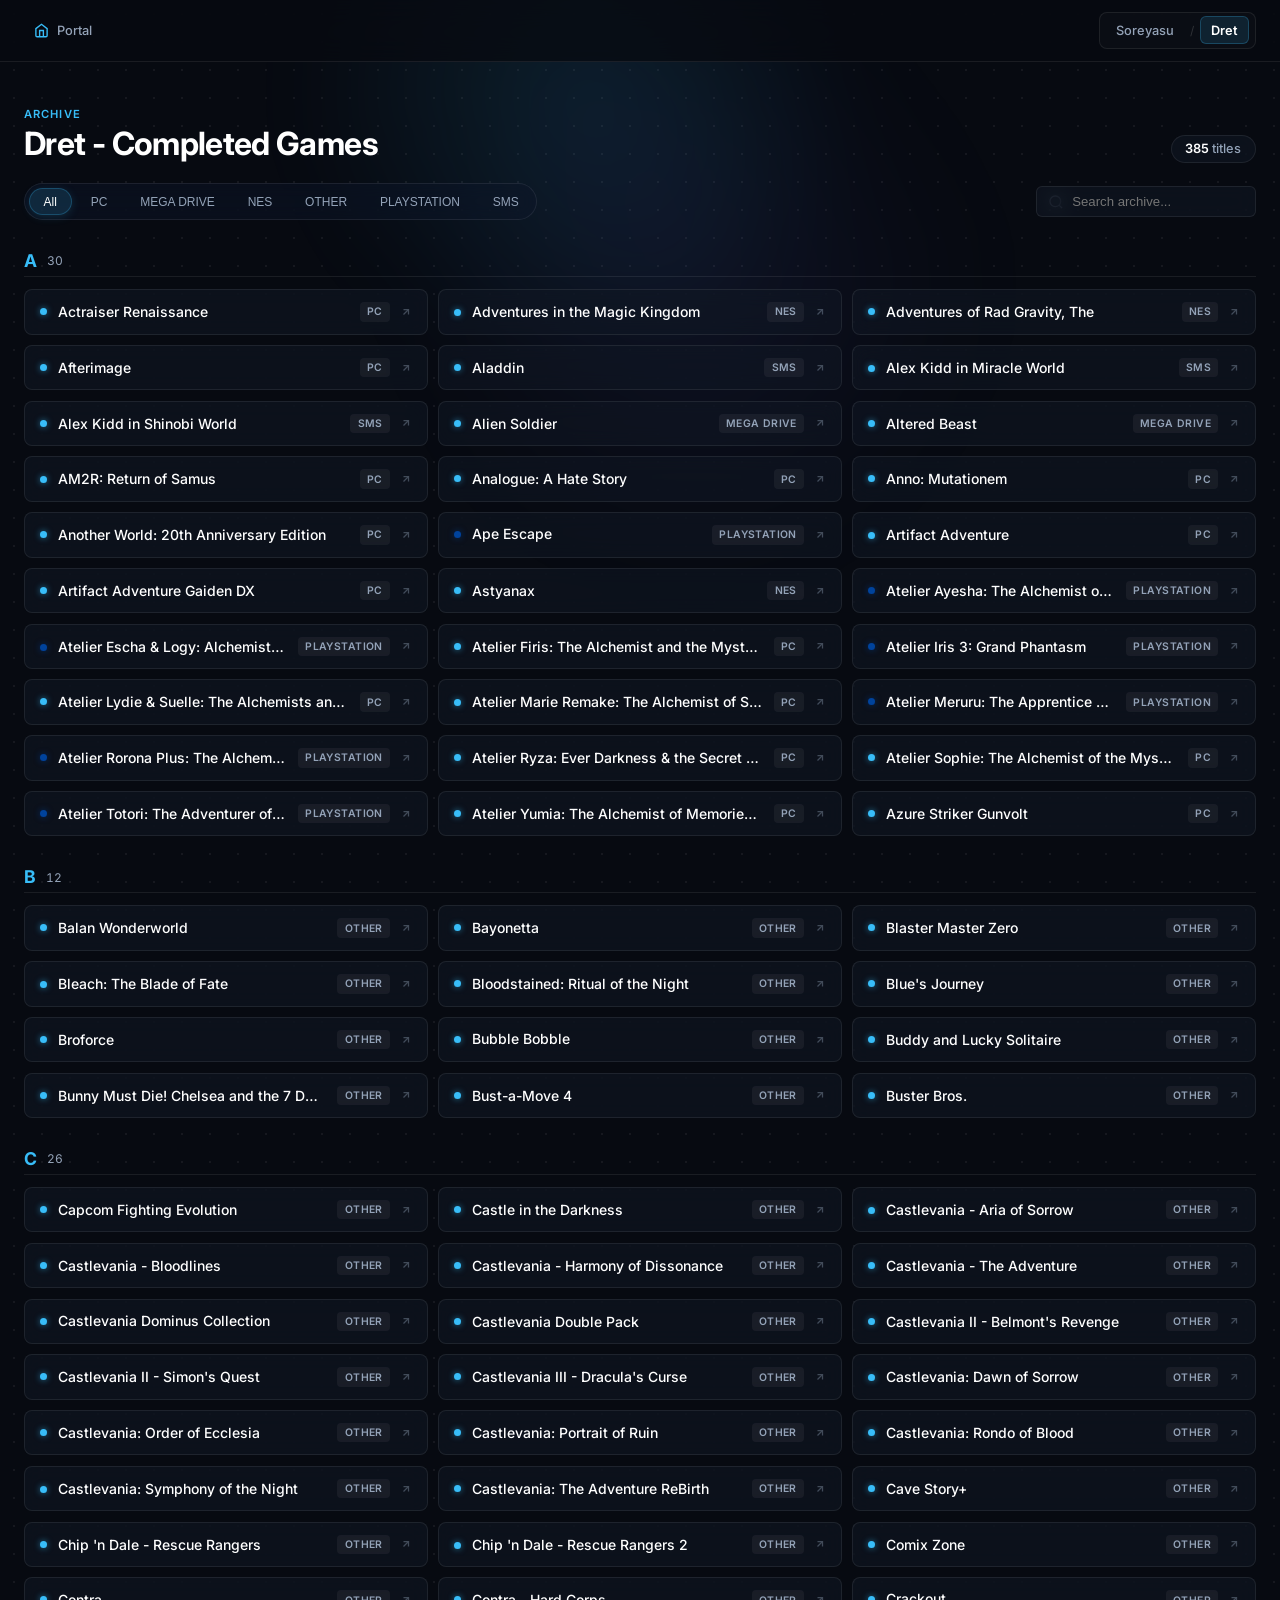
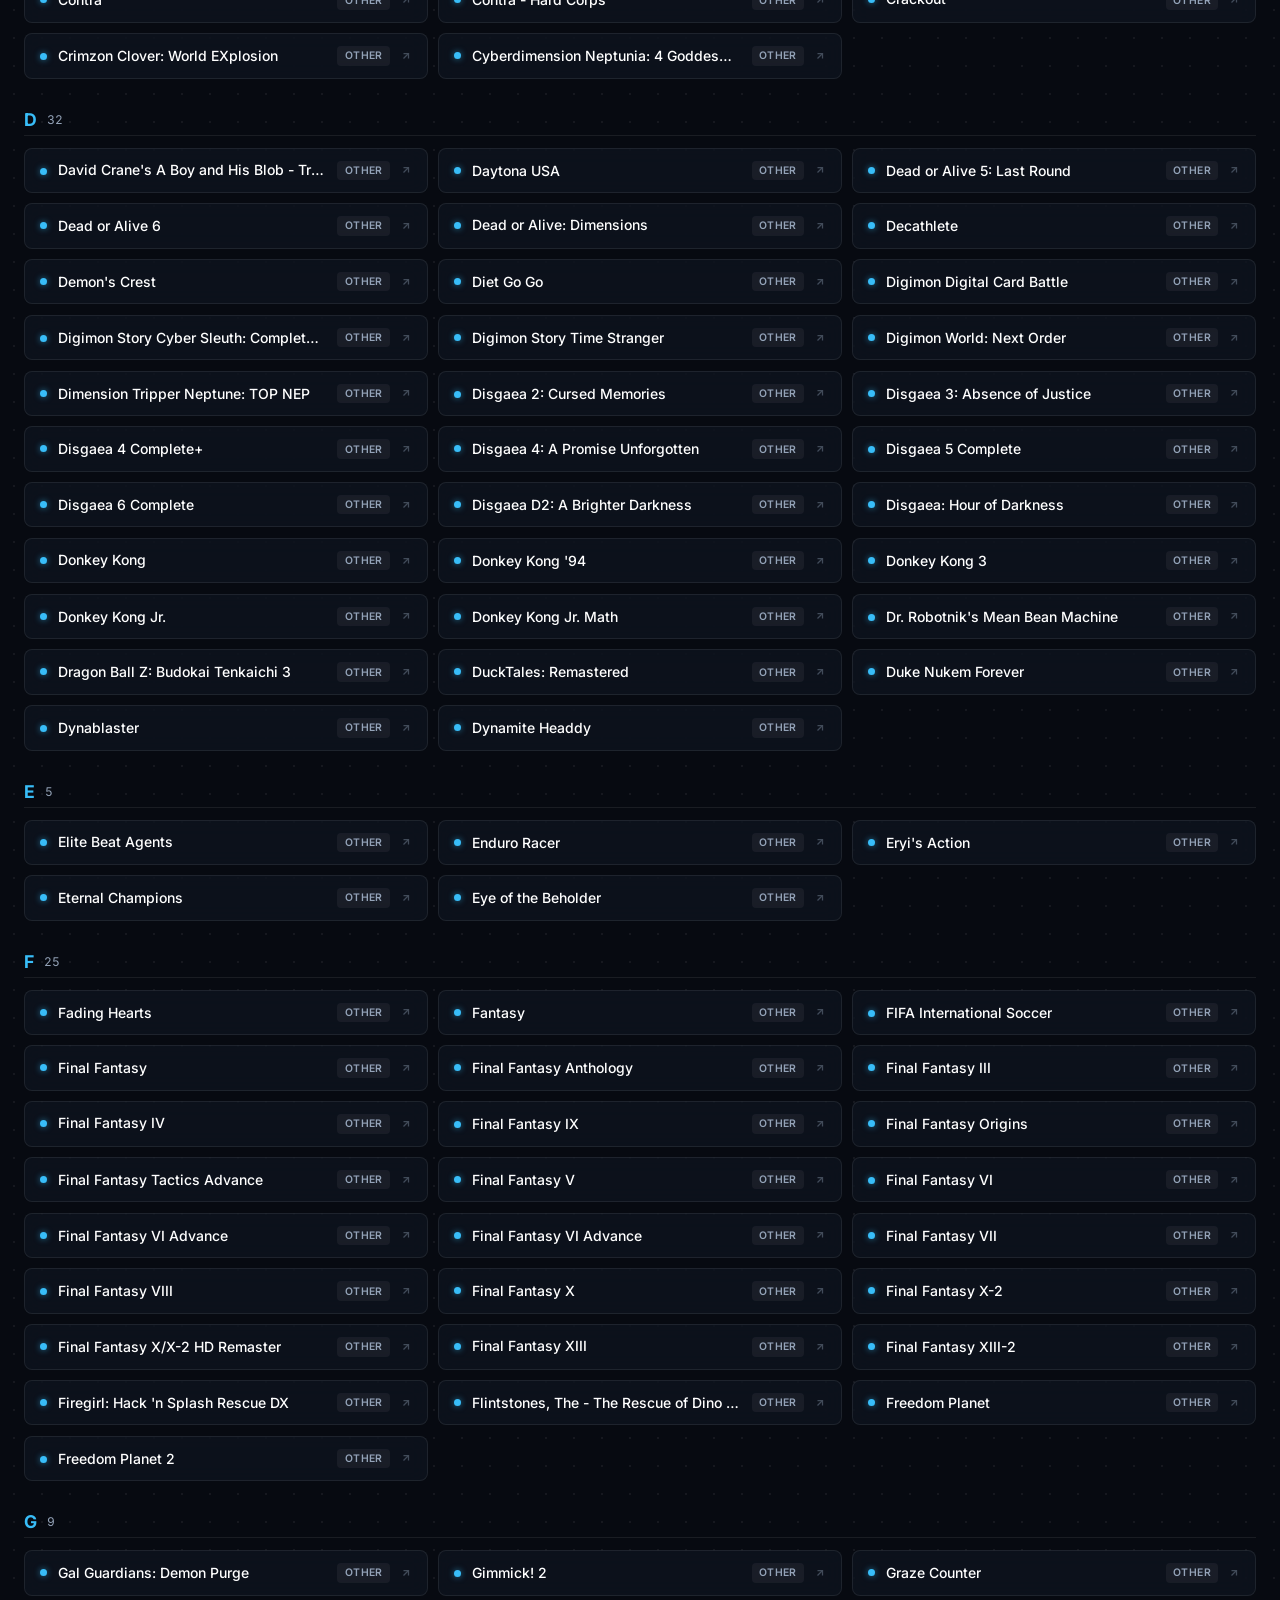
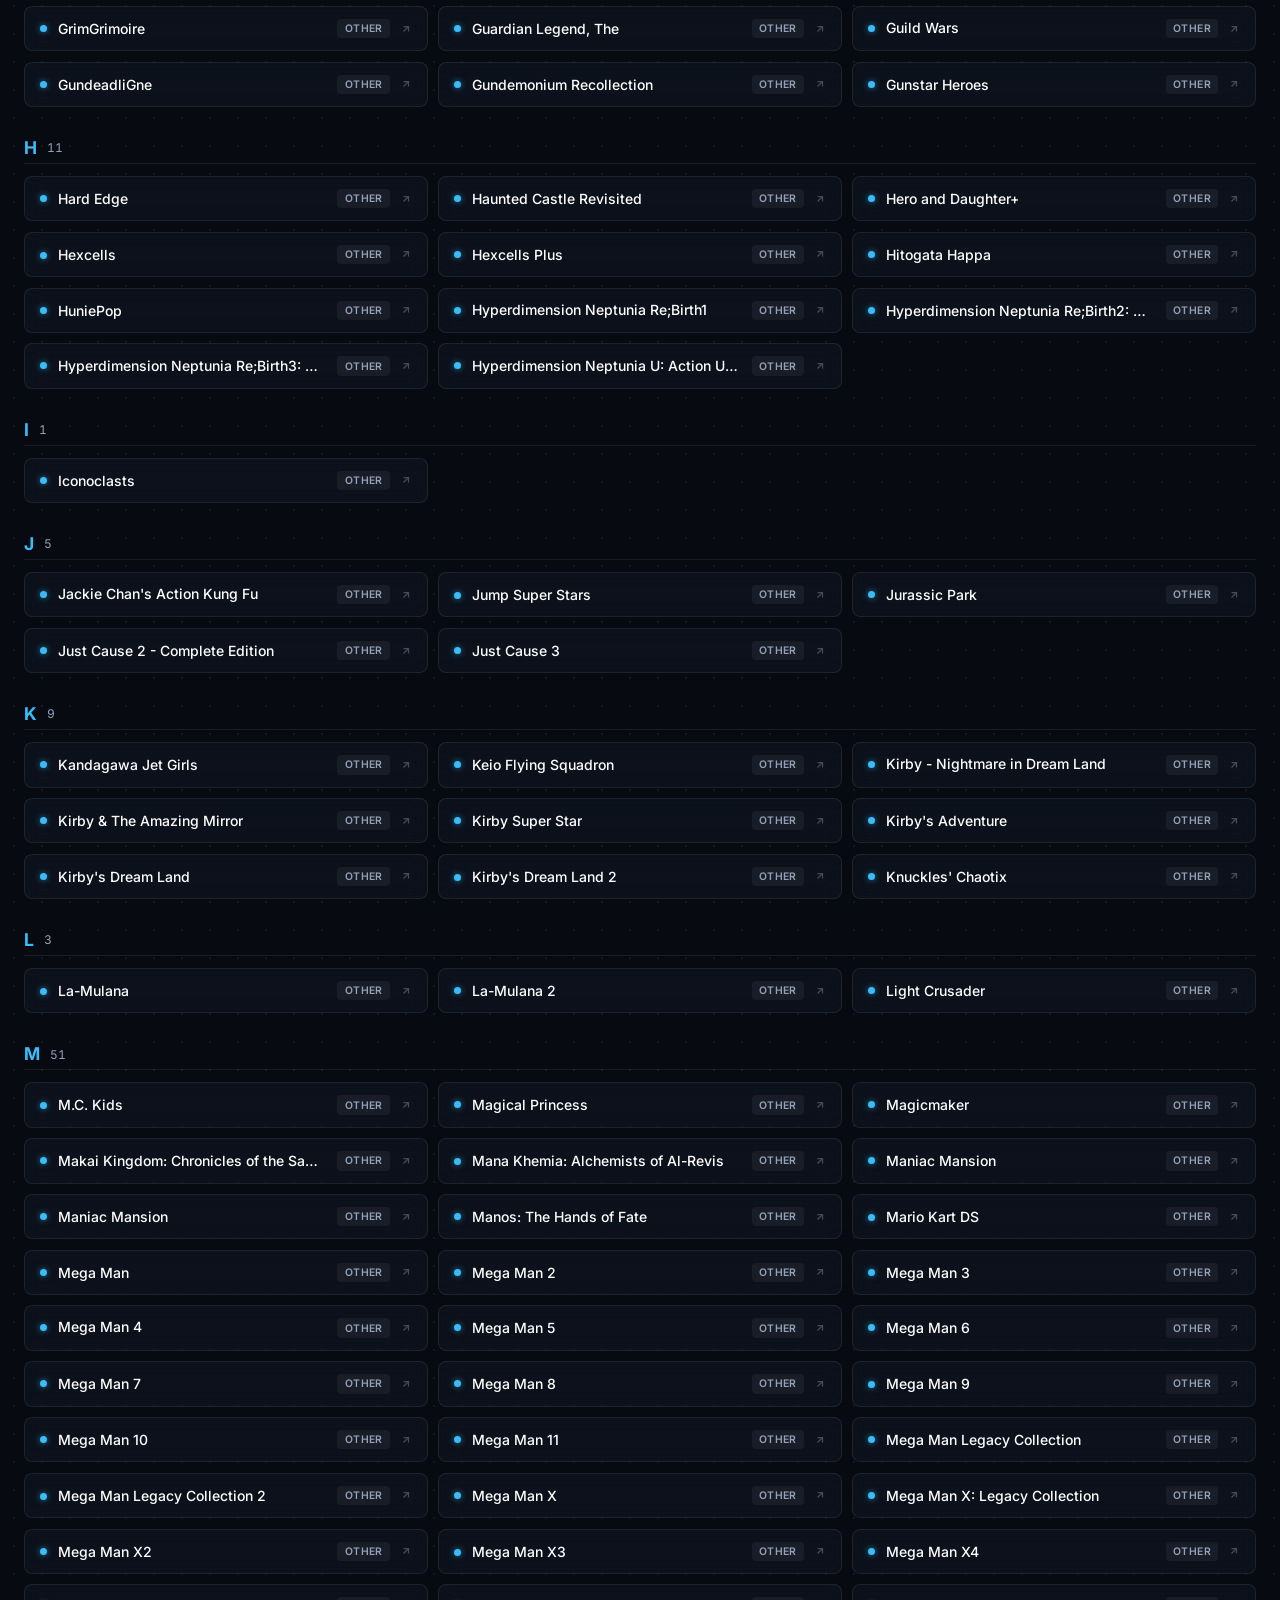
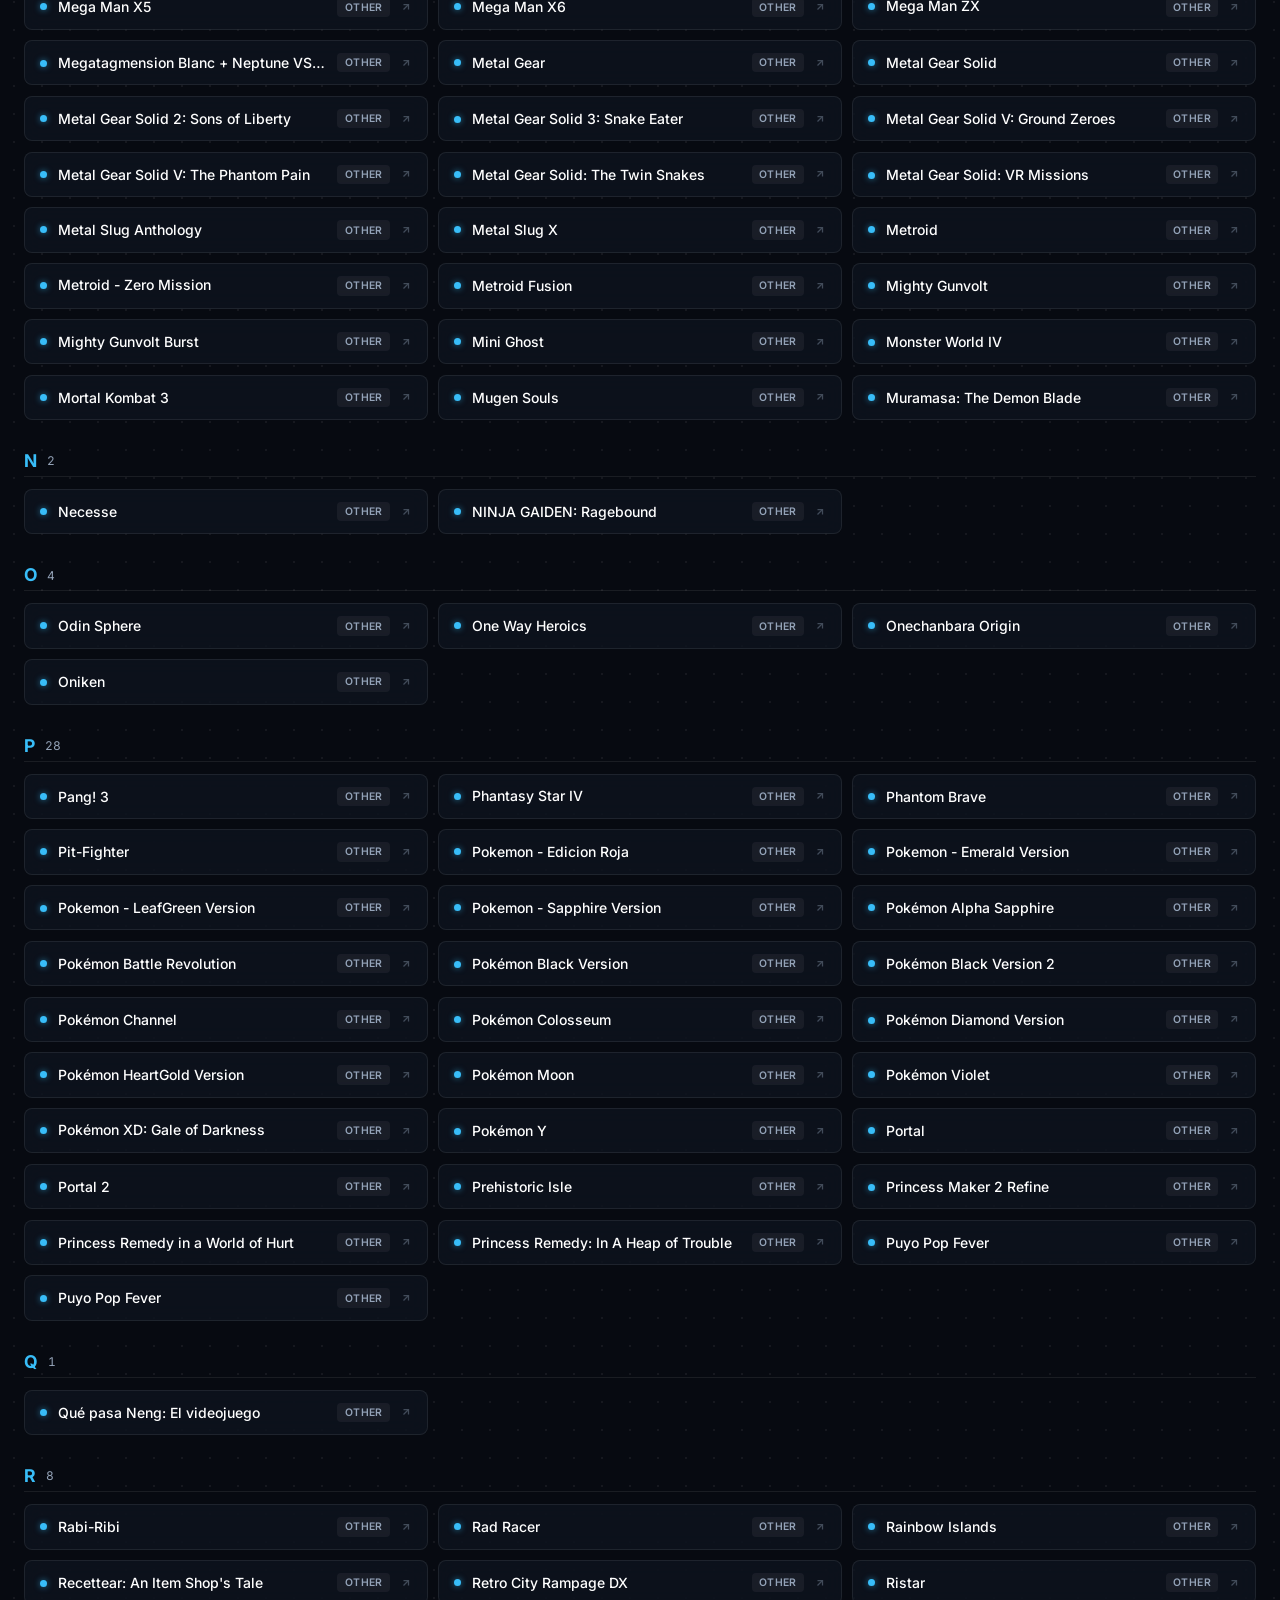
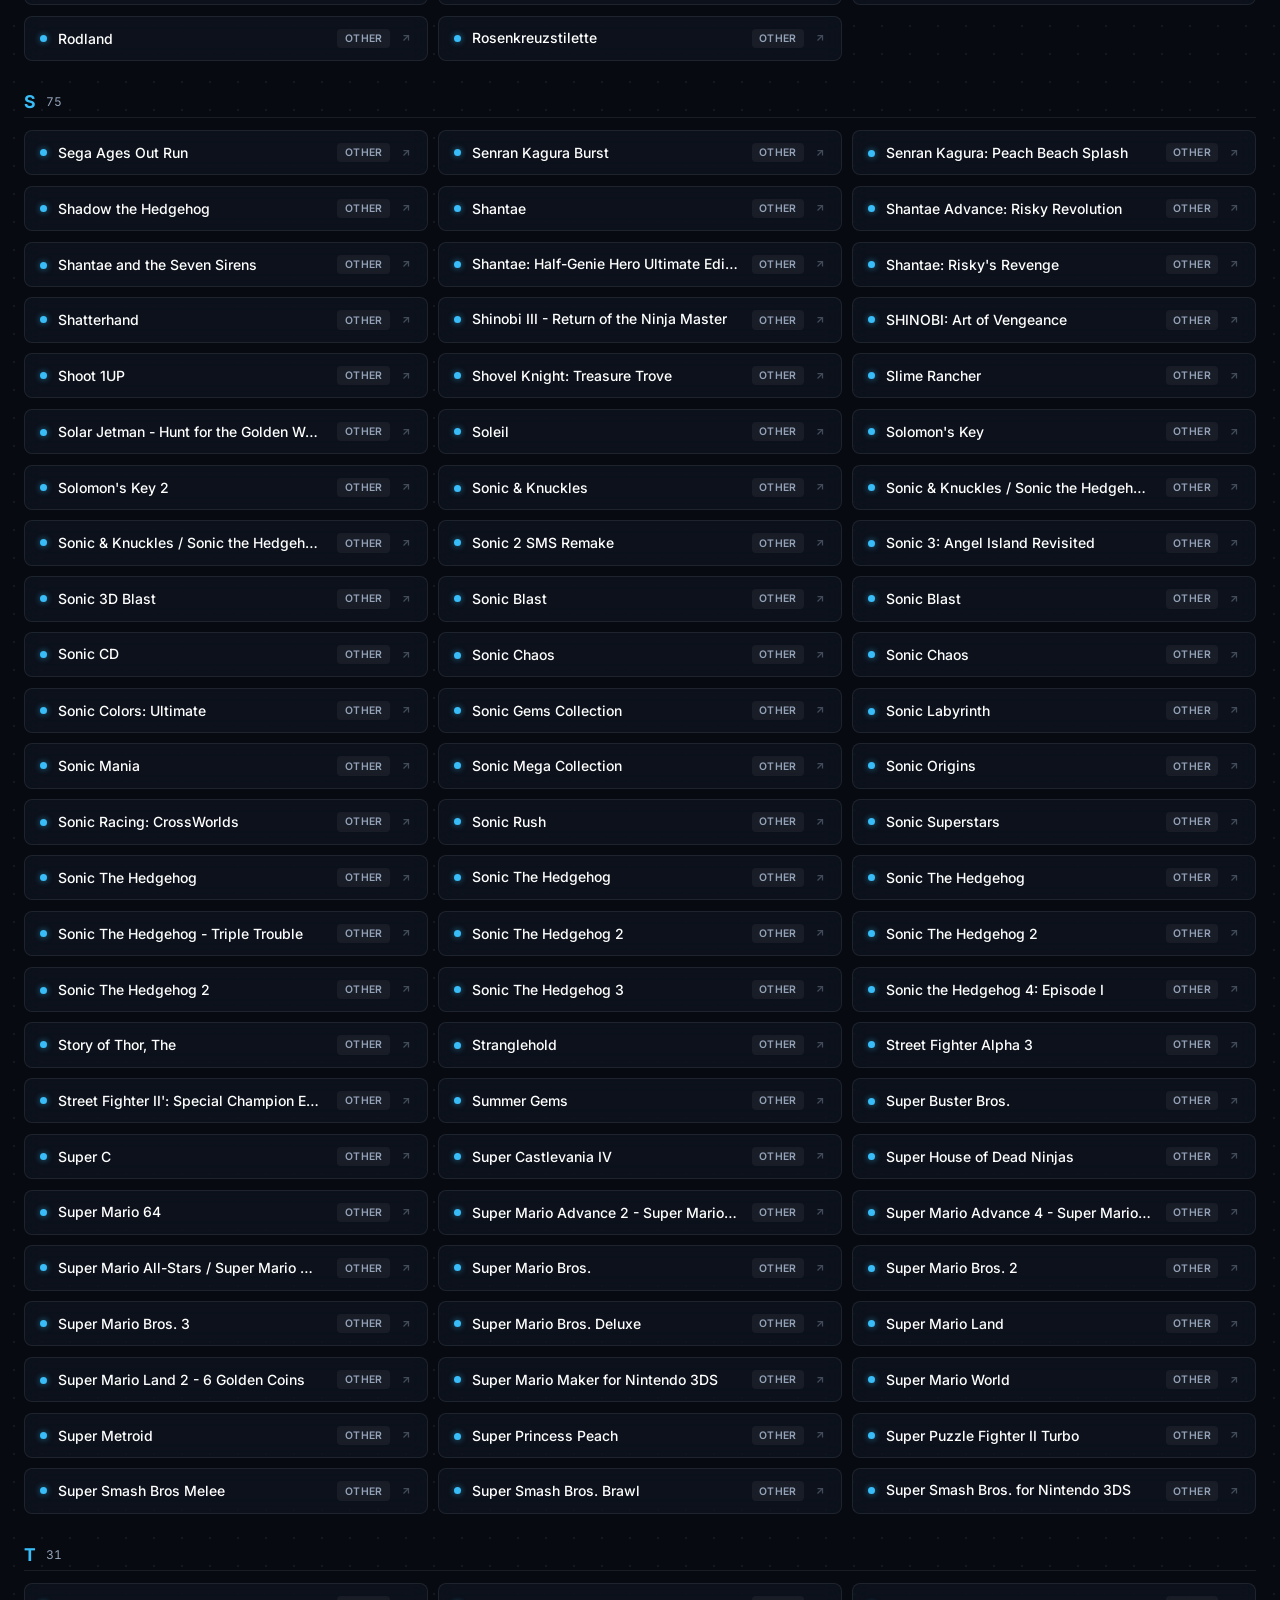
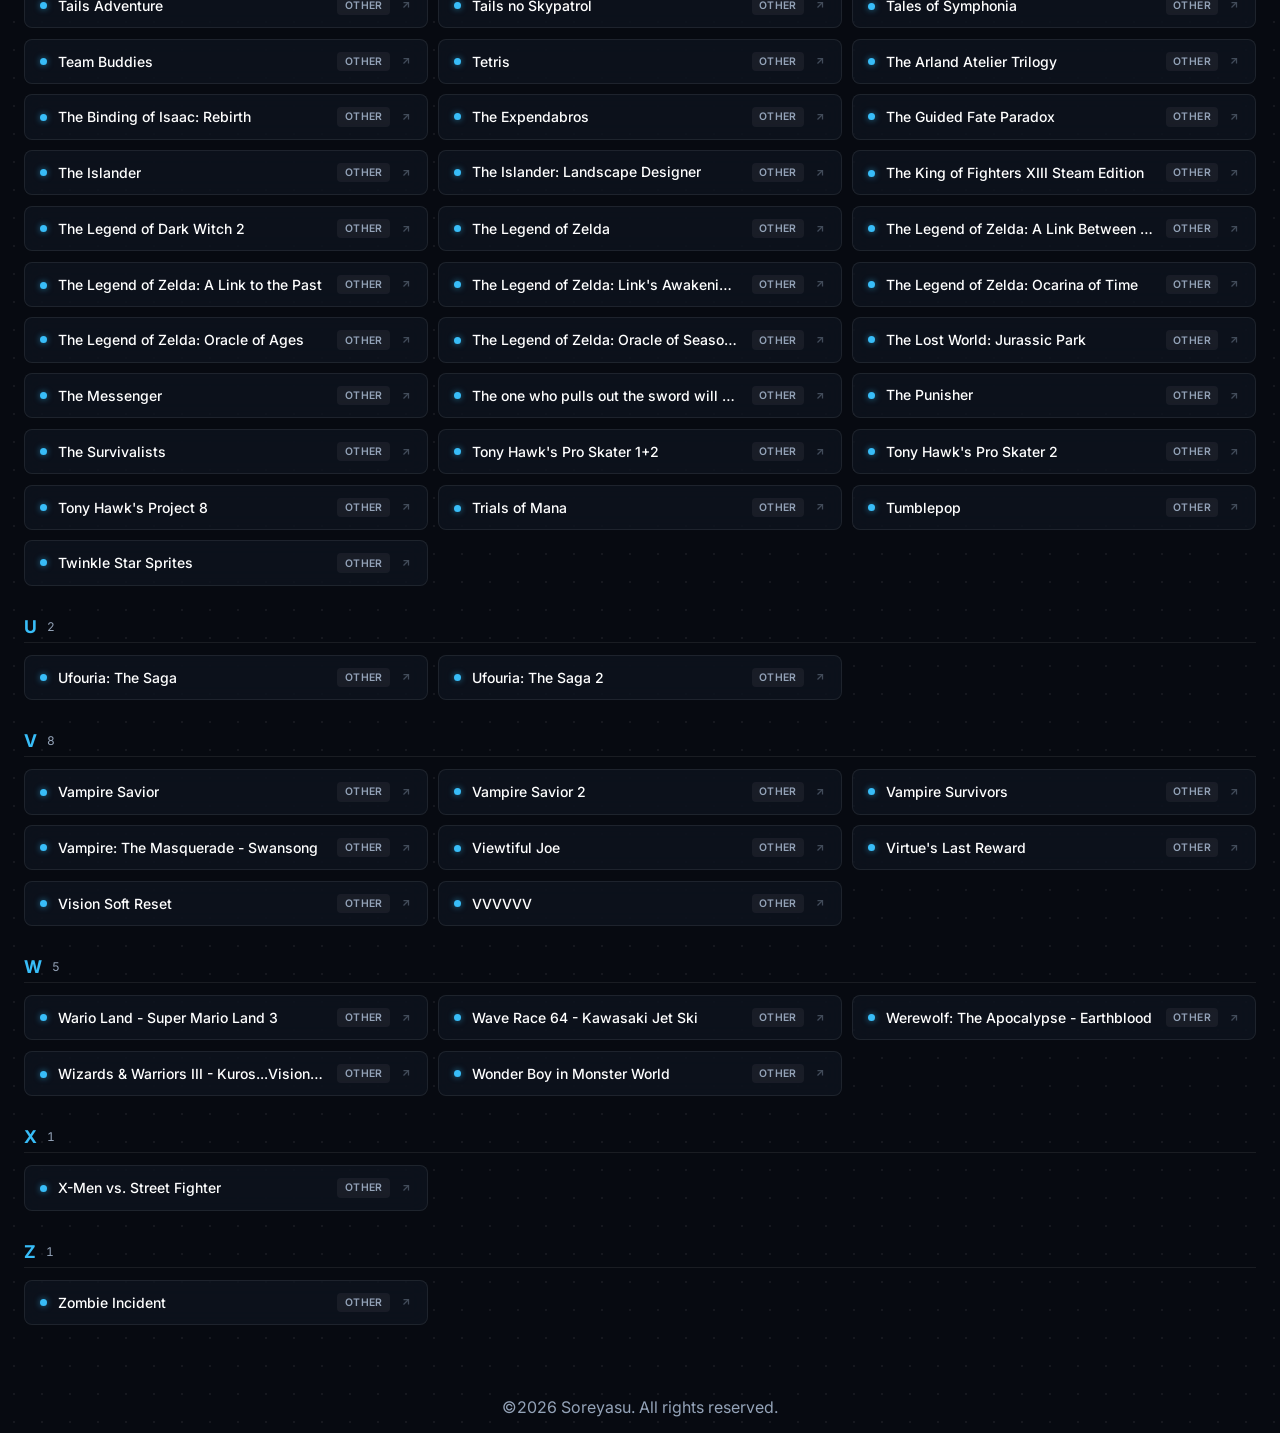
==== commit d848ba97: "Fix HTML formatting and structure in dret.html" ====
--- a/pages/dret.html
+++ b/pages/dret.html
@@ -15,7 +15,7 @@
   <!-- Top Navigation Bar -->
   <nav class="top-nav">
     <div class="nav-container">
-      <a href="/index.html" class="nav-link nav-home">
+      <a href="../index.html" class="nav-link nav-home">
         <svg width="15" height="15" viewBox="0 0 24 24" fill="none" stroke="currentColor" stroke-width="2.2">
           <path d="m3 9 9-7 9 7v11a2 2 0 0 1-2 2H5a2 2 0 0 1-2-2z"/>
           <polyline points="9 22 9 12 15 12 15 22"/>
--- a/css/style.css
+++ b/css/style.css
@@ -12,9 +12,7 @@
   --xbox: #107c41;
   --playstation: #00439c;
   --nintendo: #e60012;
-  --pc: #FFD700;
-  --other: #FFE6EA;
-  --sega: #17569B;
+  --pc: #38bdf8;
 }
 
 * {
@@ -33,6 +31,72 @@
   position: relative;
   overflow-x: hidden;
   -webkit-font-smoothing: antialiased;
+}
+/* Top Navigation Bar */
+.top-nav {
+  position: sticky;
+  top: 0;
+  width: 100%;
+  background: rgba(7, 10, 17, 0.75);
+  backdrop-filter: blur(14px);
+  -webkit-backdrop-filter: blur(14px);
+  border-bottom: 1px solid var(--border);
+  z-index: 100;
+}
+
+.nav-container {
+  max-width: 1440px;
+  margin: 0 auto;
+  padding: 0.75rem 1.5rem;
+  display: flex;
+  align-items: center;
+  justify-content: space-between;
+}
+
+.nav-link {
+  font-size: 0.8rem;
+  font-weight: 500;
+  color: var(--text-muted);
+  text-decoration: none;
+  display: inline-flex;
+  align-items: center;
+  gap: 0.45rem;
+  padding: 0.35rem 0.65rem;
+  border-radius: 6px;
+  transition: all 0.15s ease;
+}
+
+.nav-link:hover {
+  color: #fff;
+  background: rgba(255, 255, 255, 0.05);
+}
+
+.nav-link.active {
+  color: #fff;
+  font-weight: 600;
+  background: rgba(56, 189, 248, 0.12);
+  border: 1px solid rgba(56, 189, 248, 0.25);
+  pointer-events: none;
+}
+
+.nav-home svg {
+  color: var(--accent);
+}
+
+.nav-switch {
+  display: flex;
+  align-items: center;
+  gap: 0.35rem;
+  background: rgba(255, 255, 255, 0.02);
+  padding: 0.2rem 0.35rem;
+  border-radius: 8px;
+  border: 1px solid var(--border);
+}
+
+.nav-divider {
+  color: rgba(255, 255, 255, 0.15);
+  font-size: 0.75rem;
+  user-select: none;
 }
 footer {
   text-align: center;
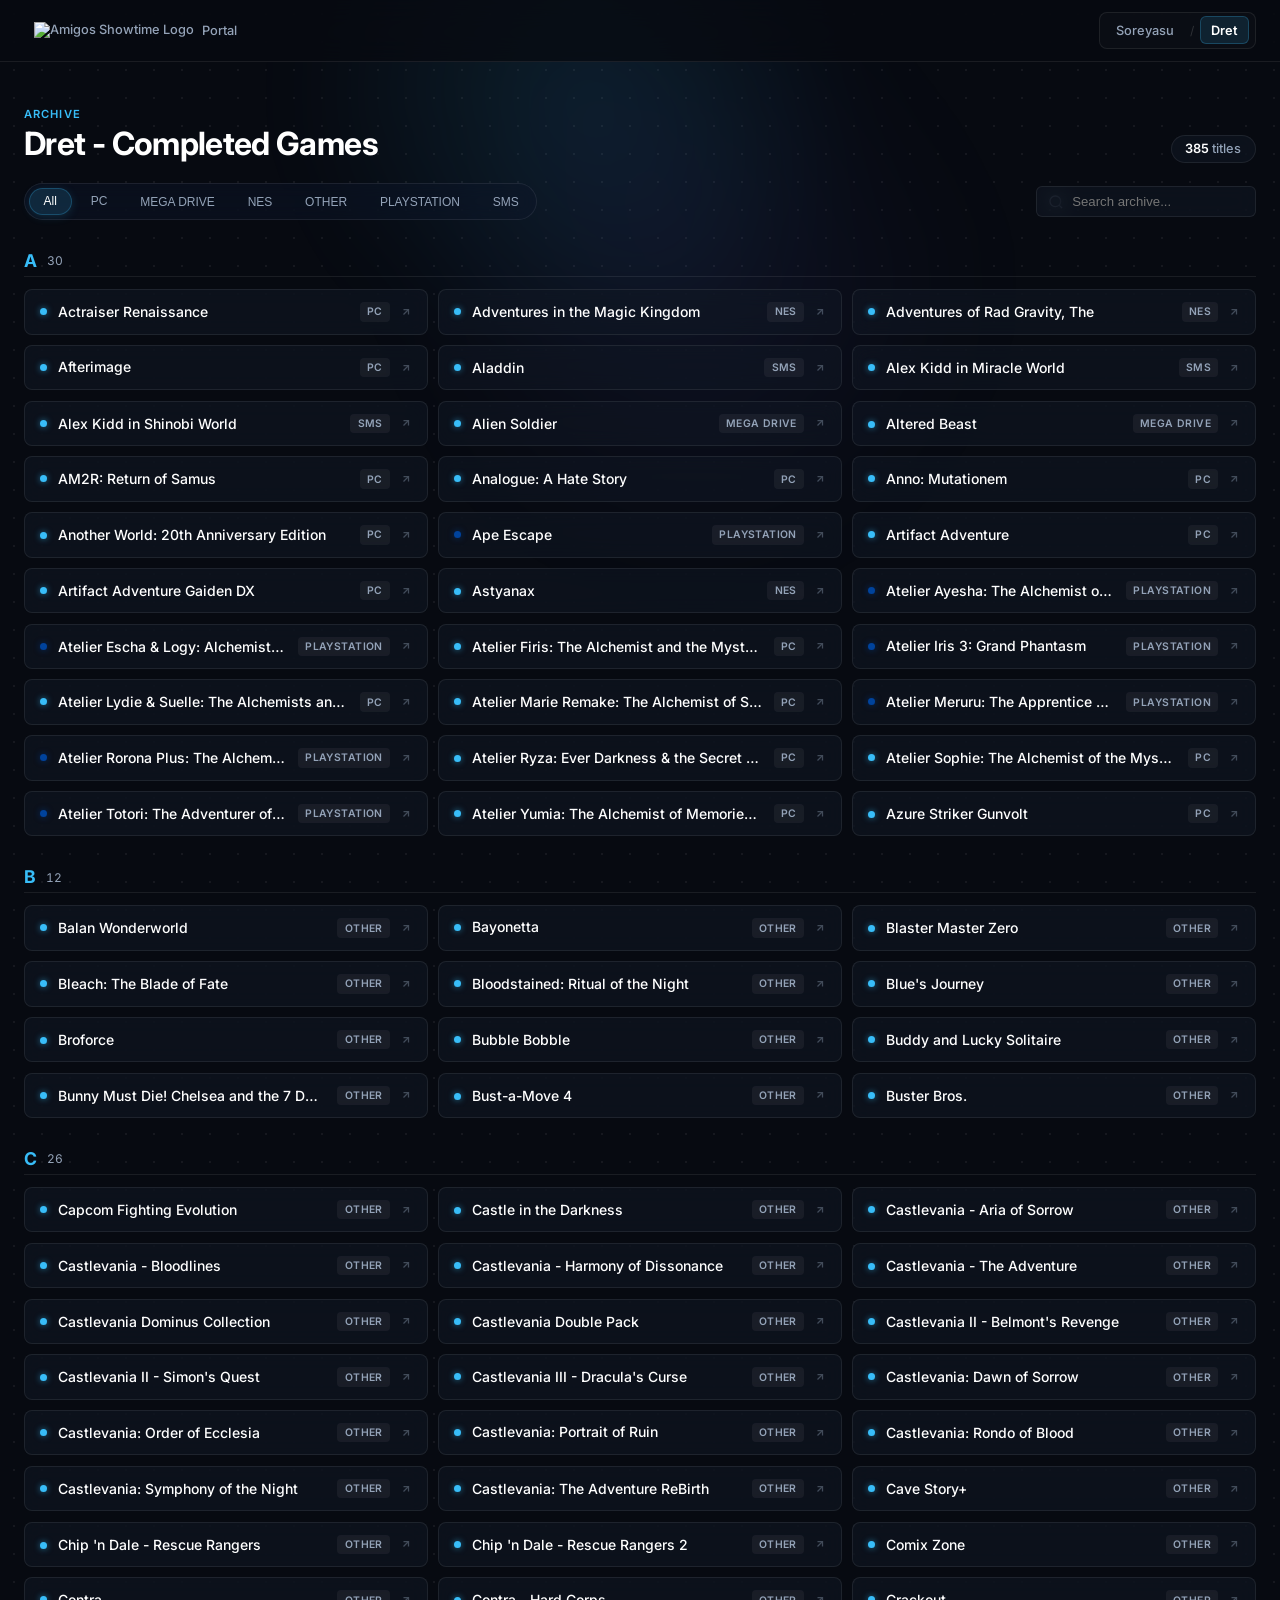
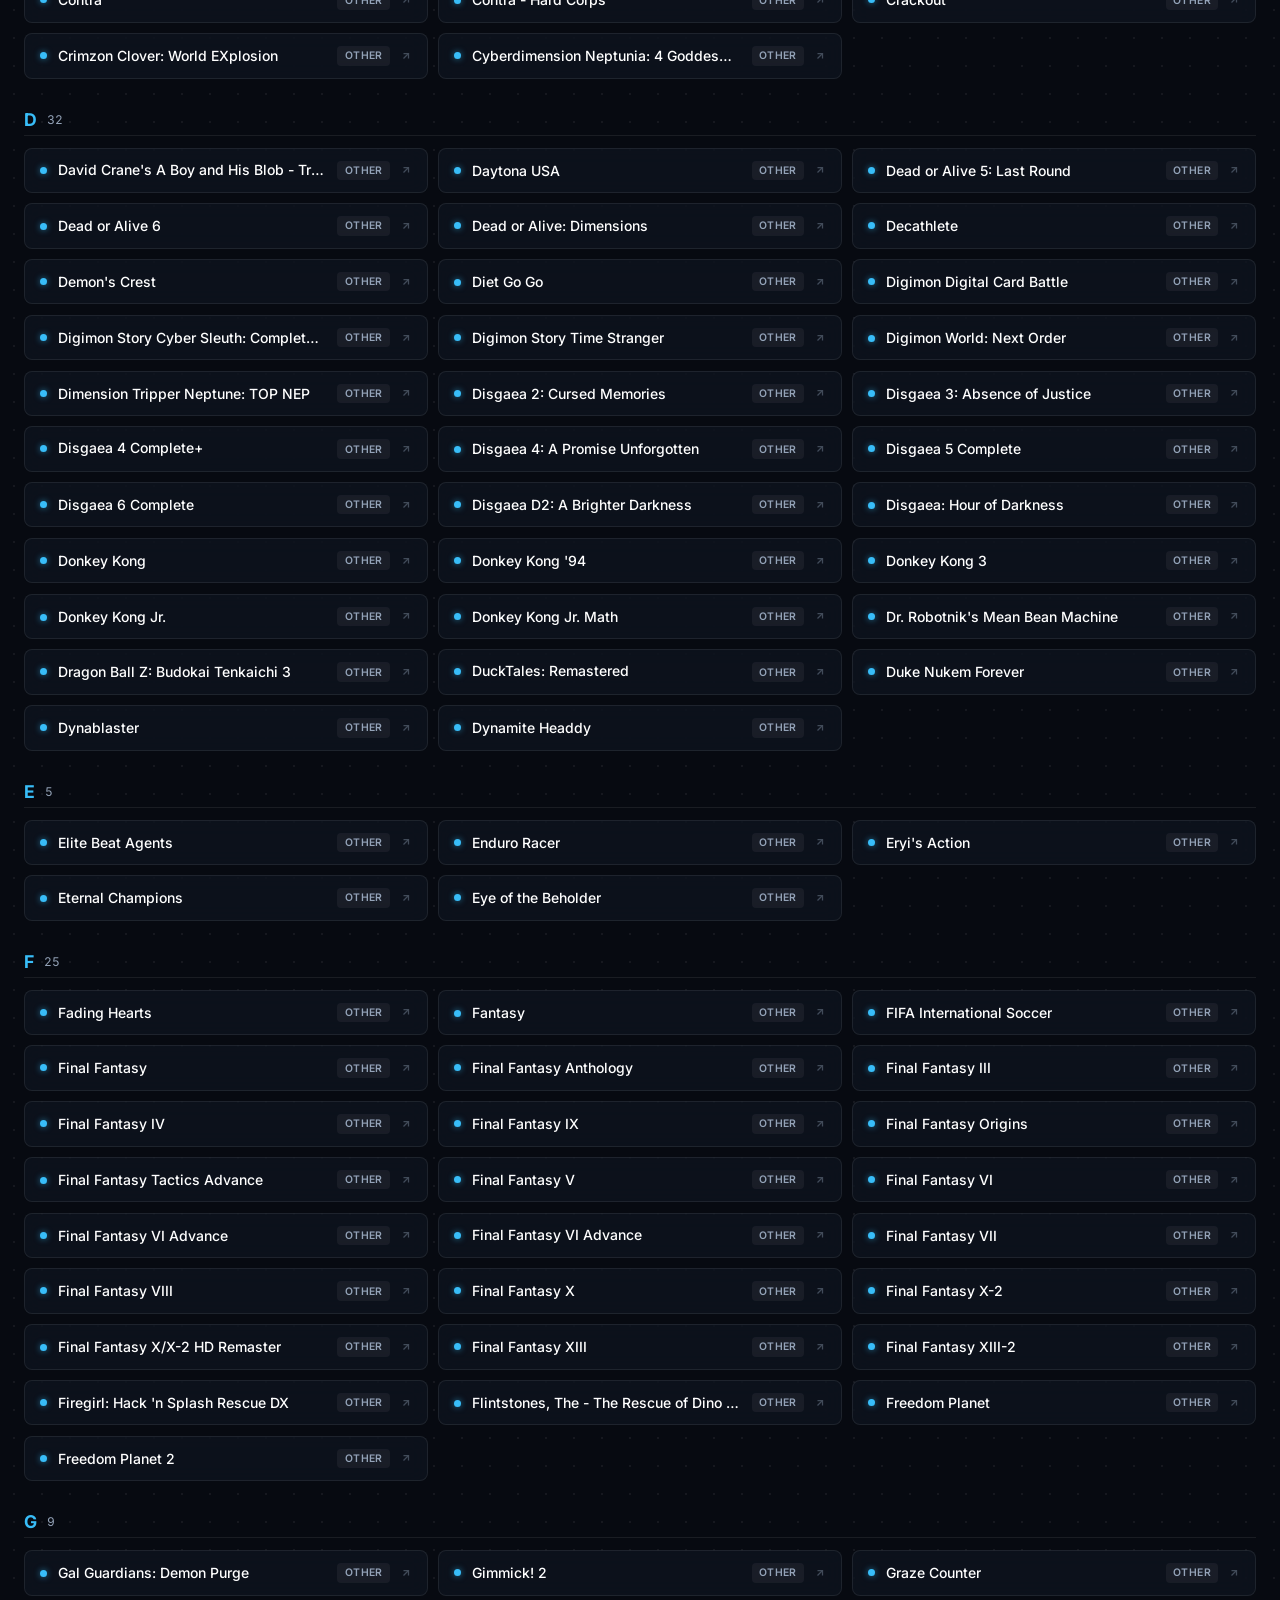
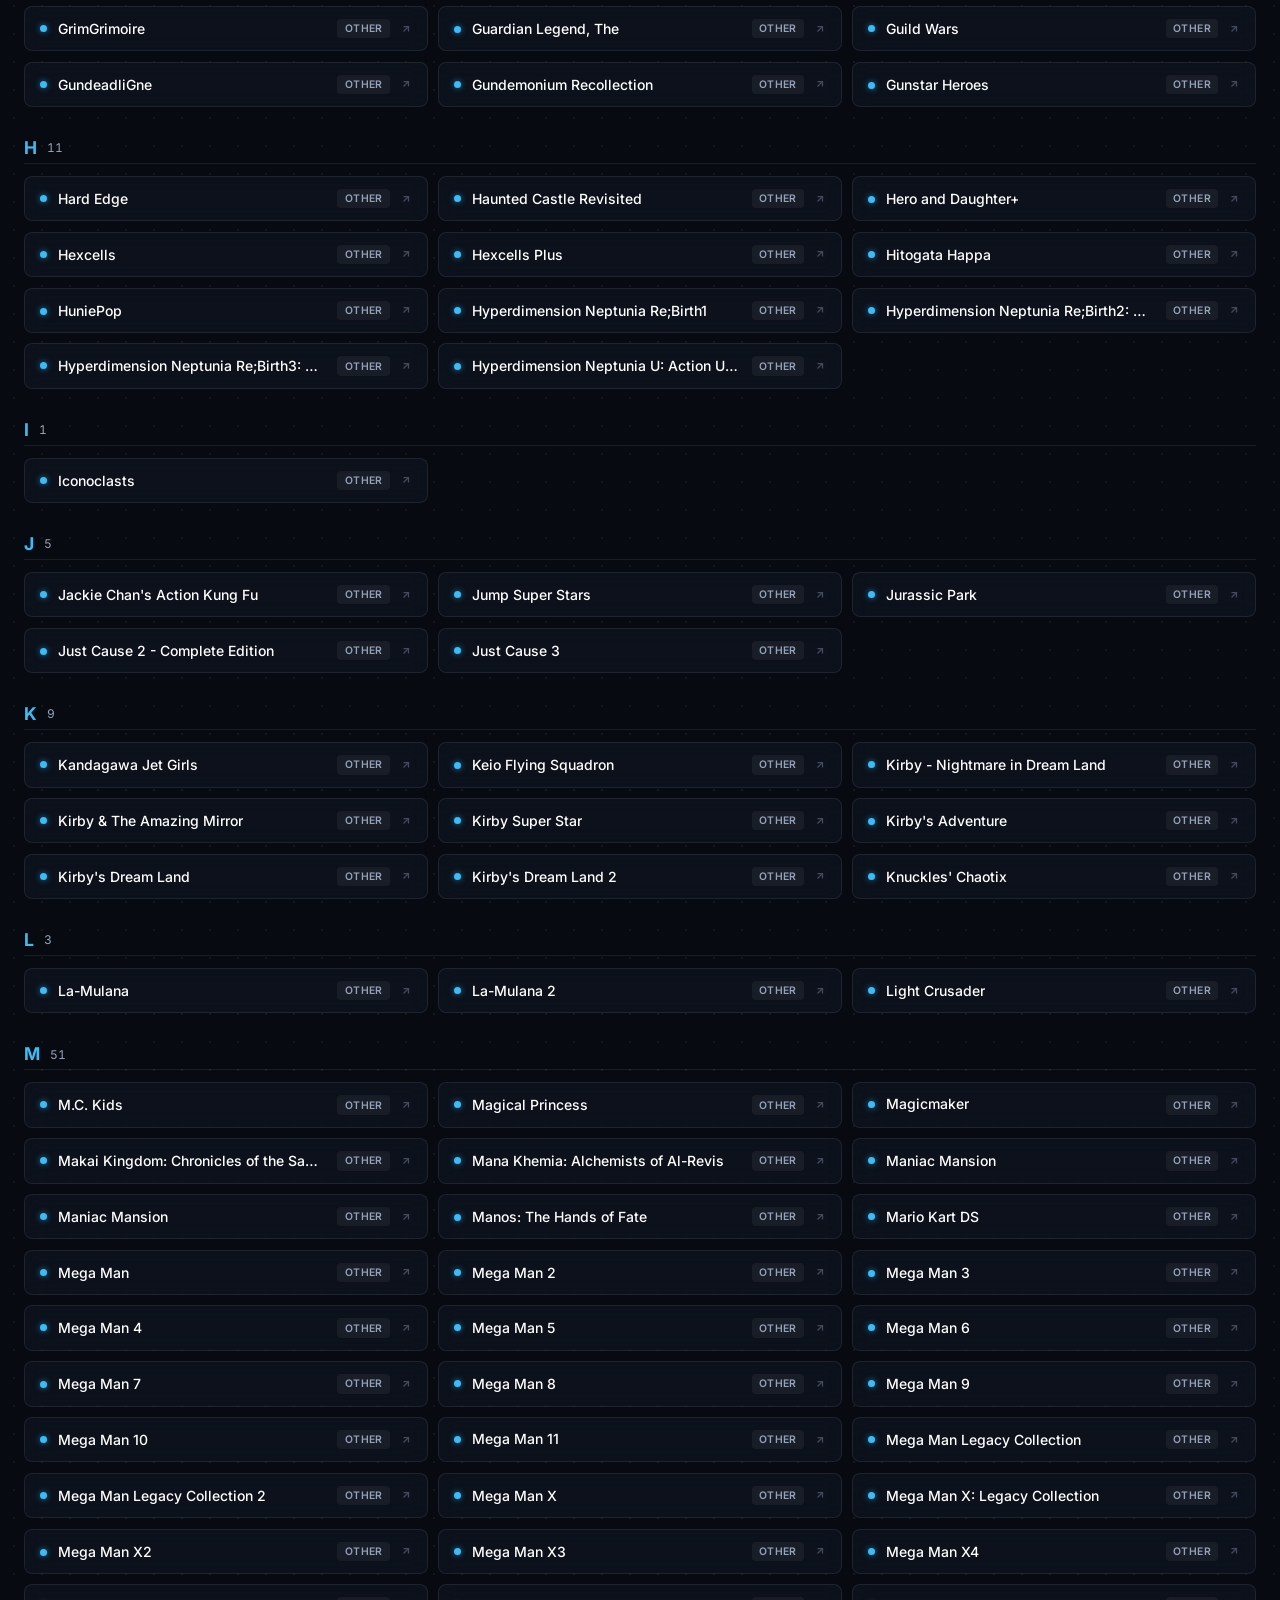
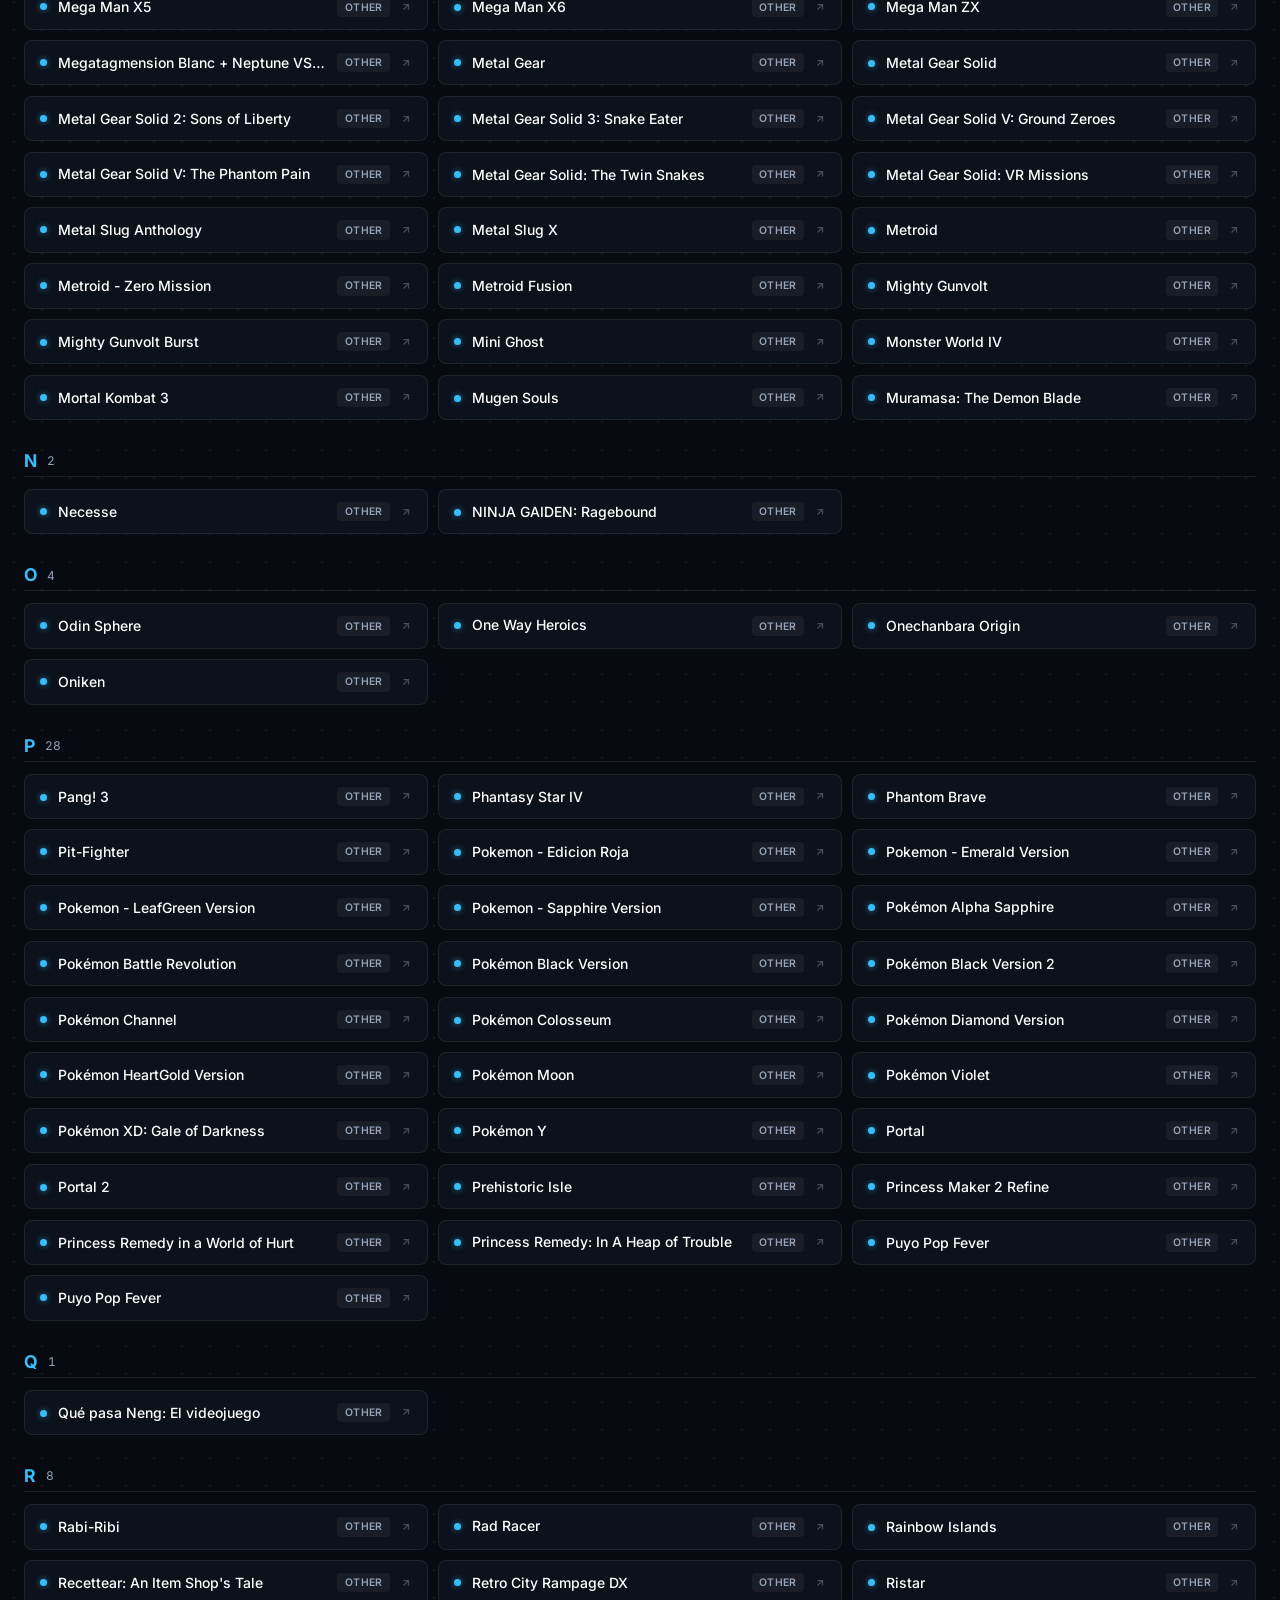
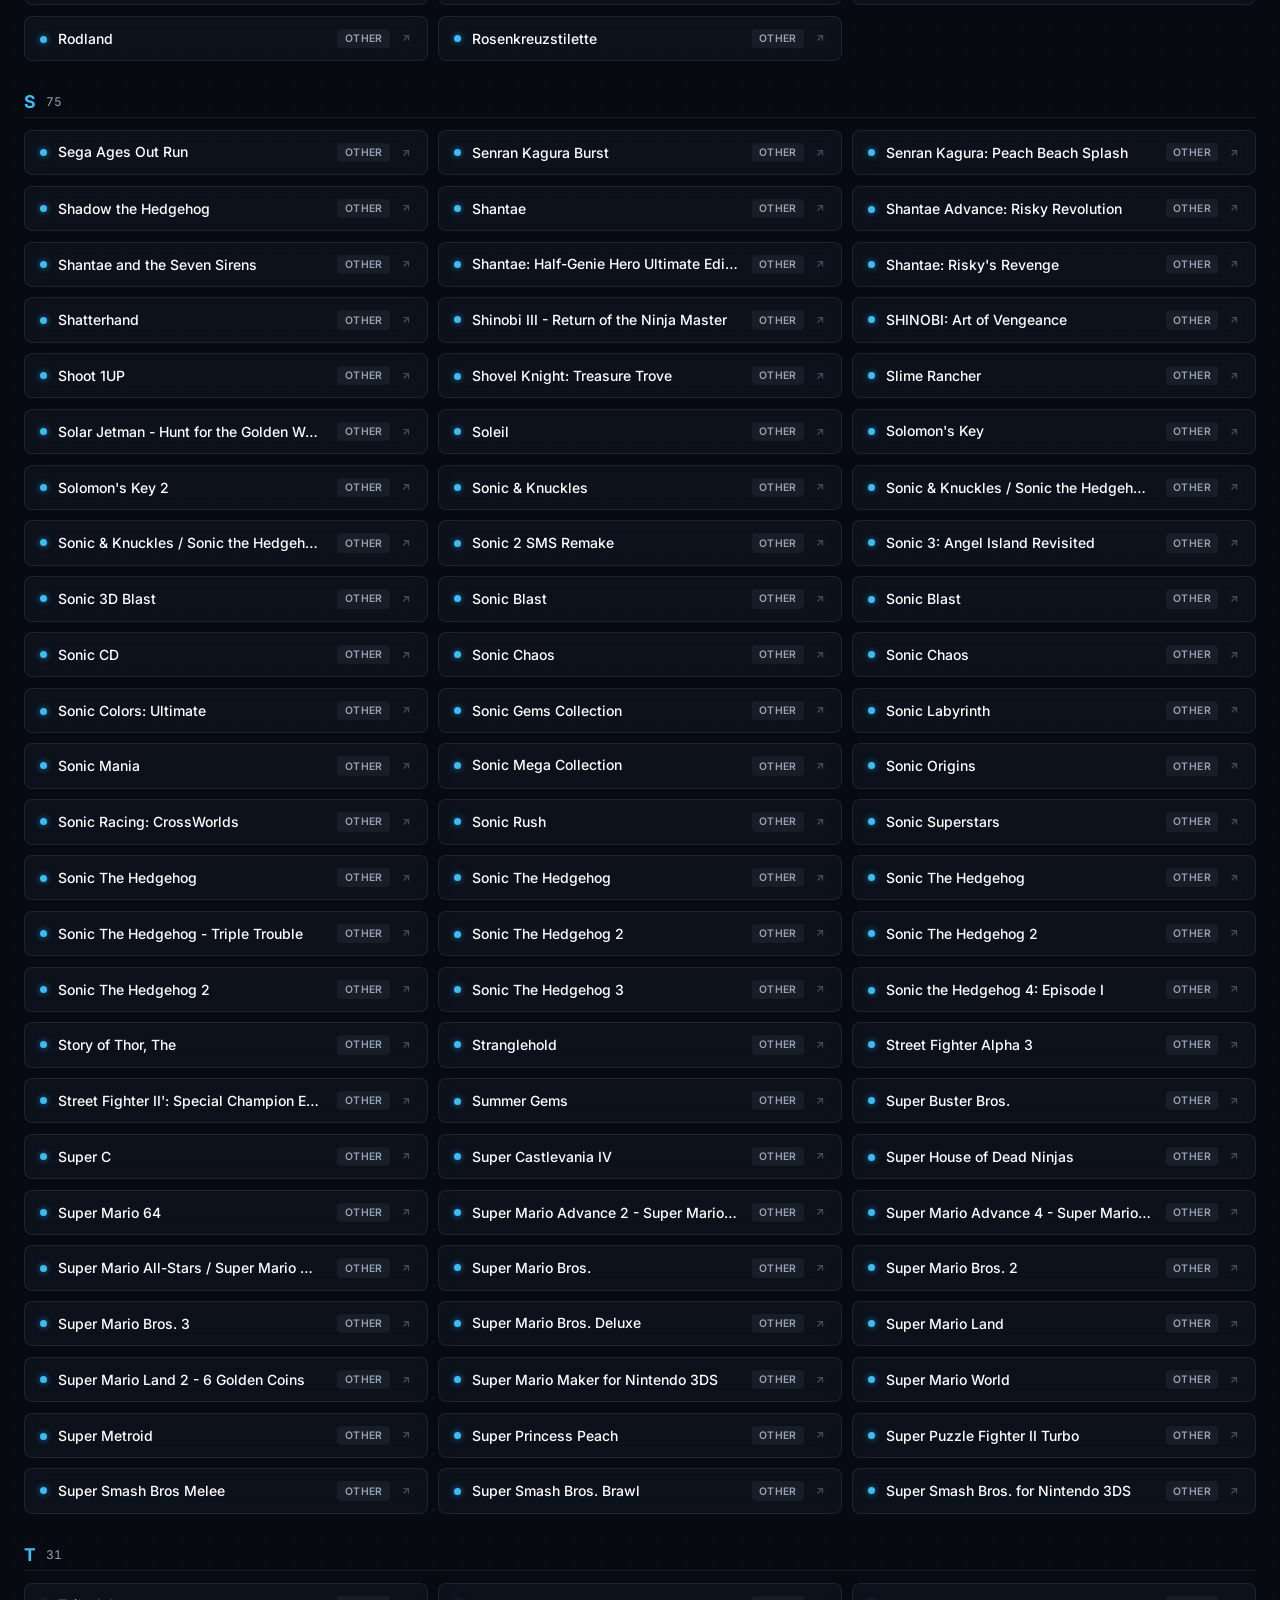
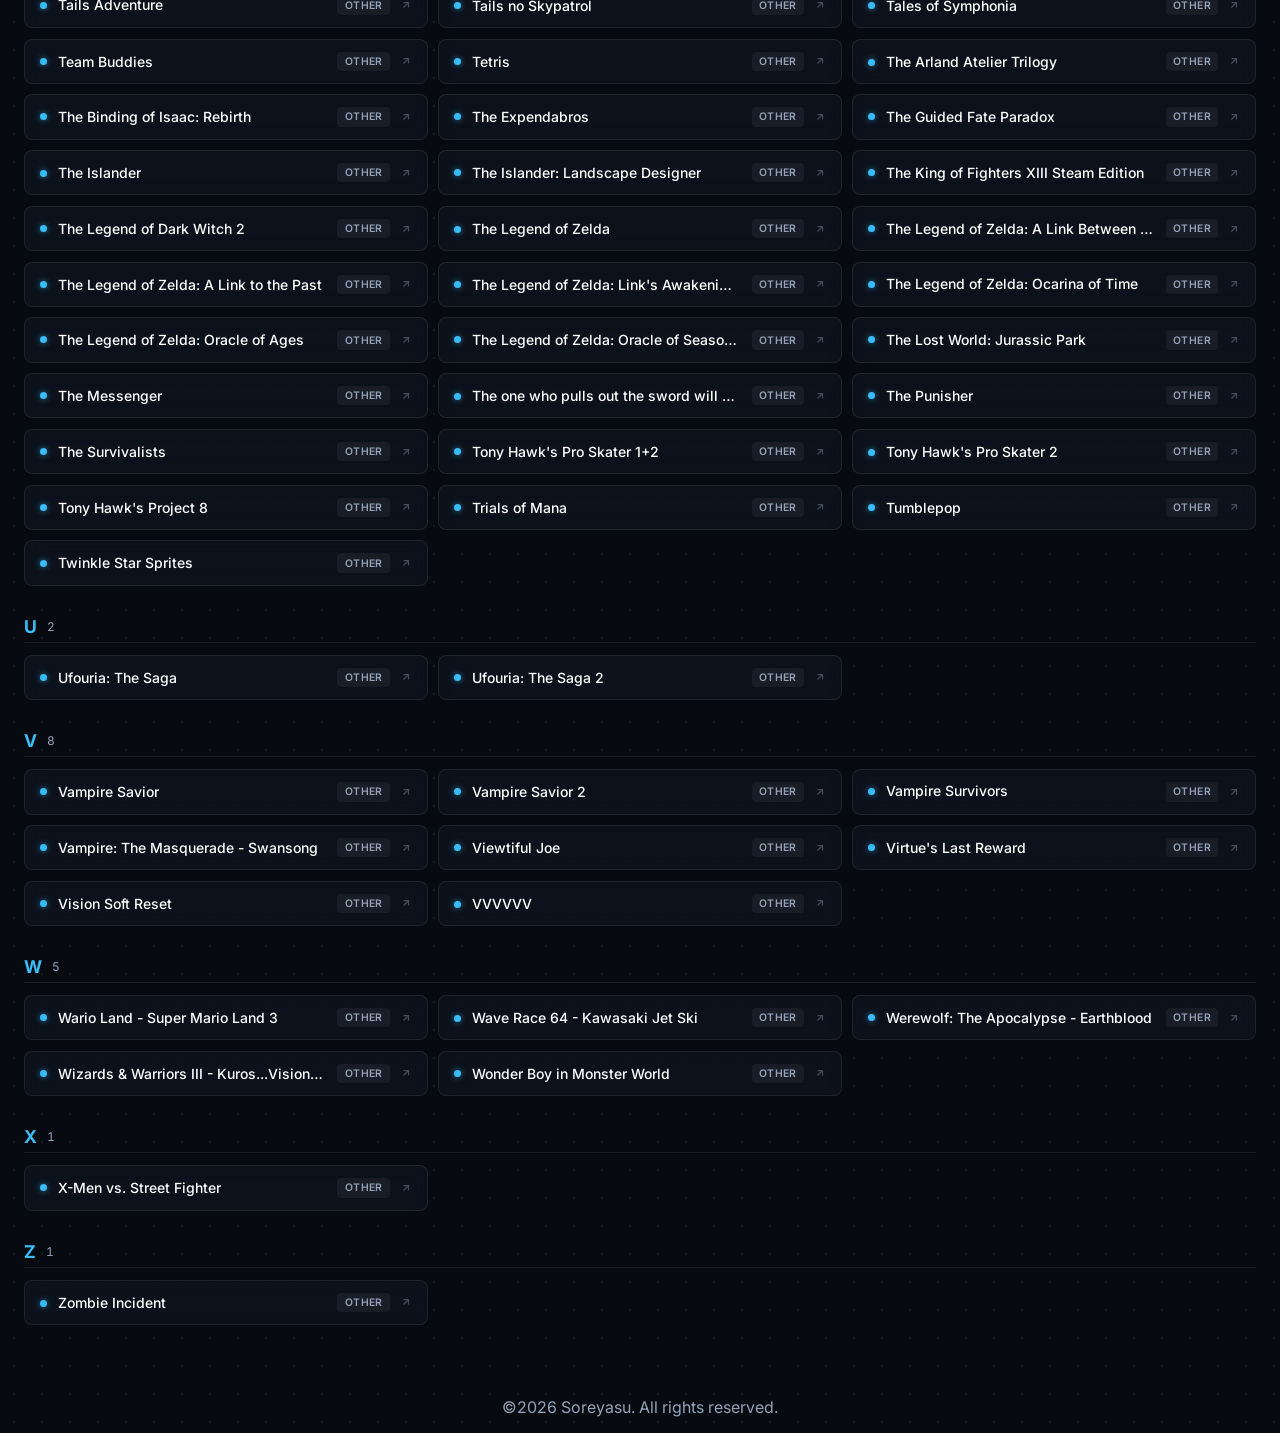
==== commit 84966676: "Update DRET page structure and logo Updated navigation logo and cleaned up HTML structure." ====
--- a/pages/dret.html
+++ b/pages/dret.html
@@ -9,20 +9,16 @@
   <link href="https://fonts.googleapis.com/css2?family=Inter:wght@400;500;600;700&display=swap" rel="stylesheet">
   <link rel="stylesheet" href="../css/style.css">
 </head>
+
 <body>
-  <body>
 
   <!-- Top Navigation Bar -->
   <nav class="top-nav">
     <div class="nav-container">
       <a href="../index.html" class="nav-link nav-home">
-        <svg width="15" height="15" viewBox="0 0 24 24" fill="none" stroke="currentColor" stroke-width="2.2">
-          <path d="m3 9 9-7 9 7v11a2 2 0 0 1-2 2H5a2 2 0 0 1-2-2z"/>
-          <polyline points="9 22 9 12 15 12 15 22"/>
-        </svg>
+        <img src="../img/newlogoplectrumLight.png" alt="Amigos Showtime Logo" class="nav-logo">
         <span>Portal</span>
       </a>
-
       <div class="nav-switch">
         <a href="soreyasu.html" class="nav-link">Soreyasu</a>
         <span class="nav-divider">/</span>
